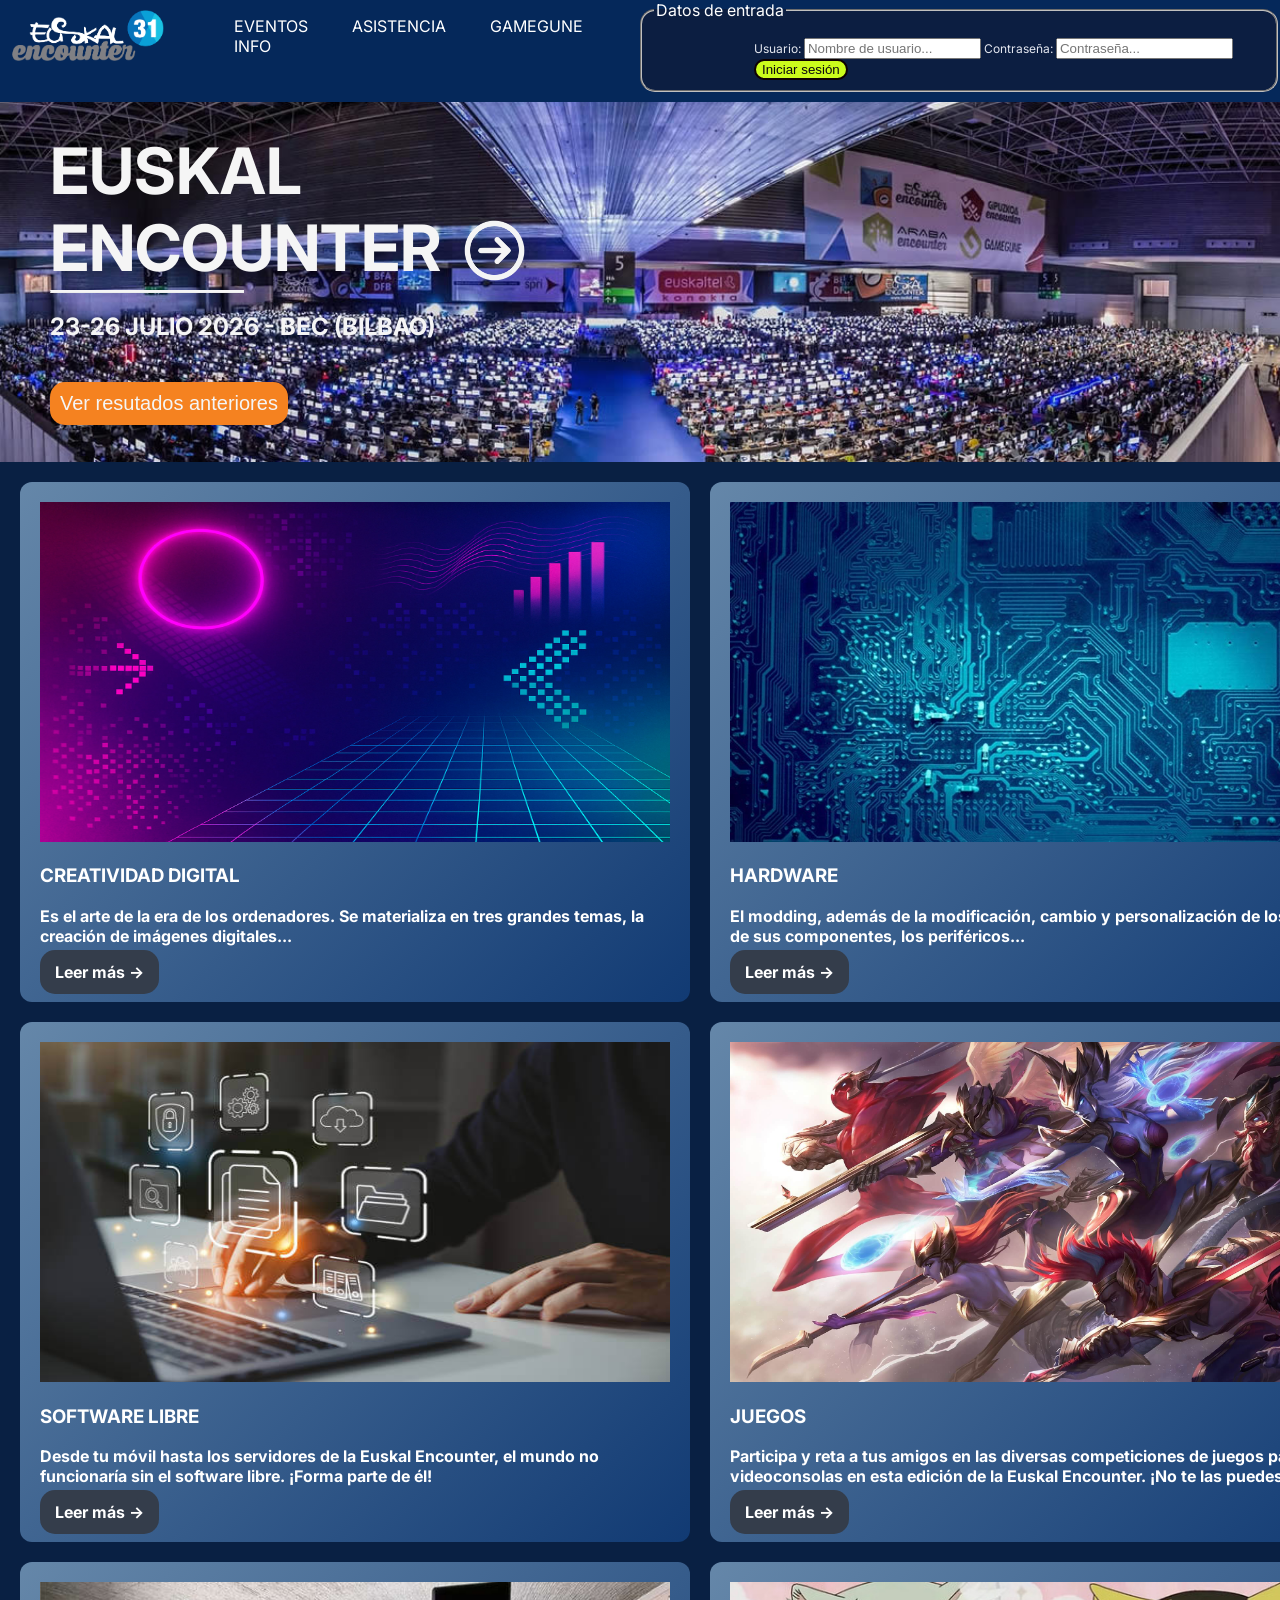
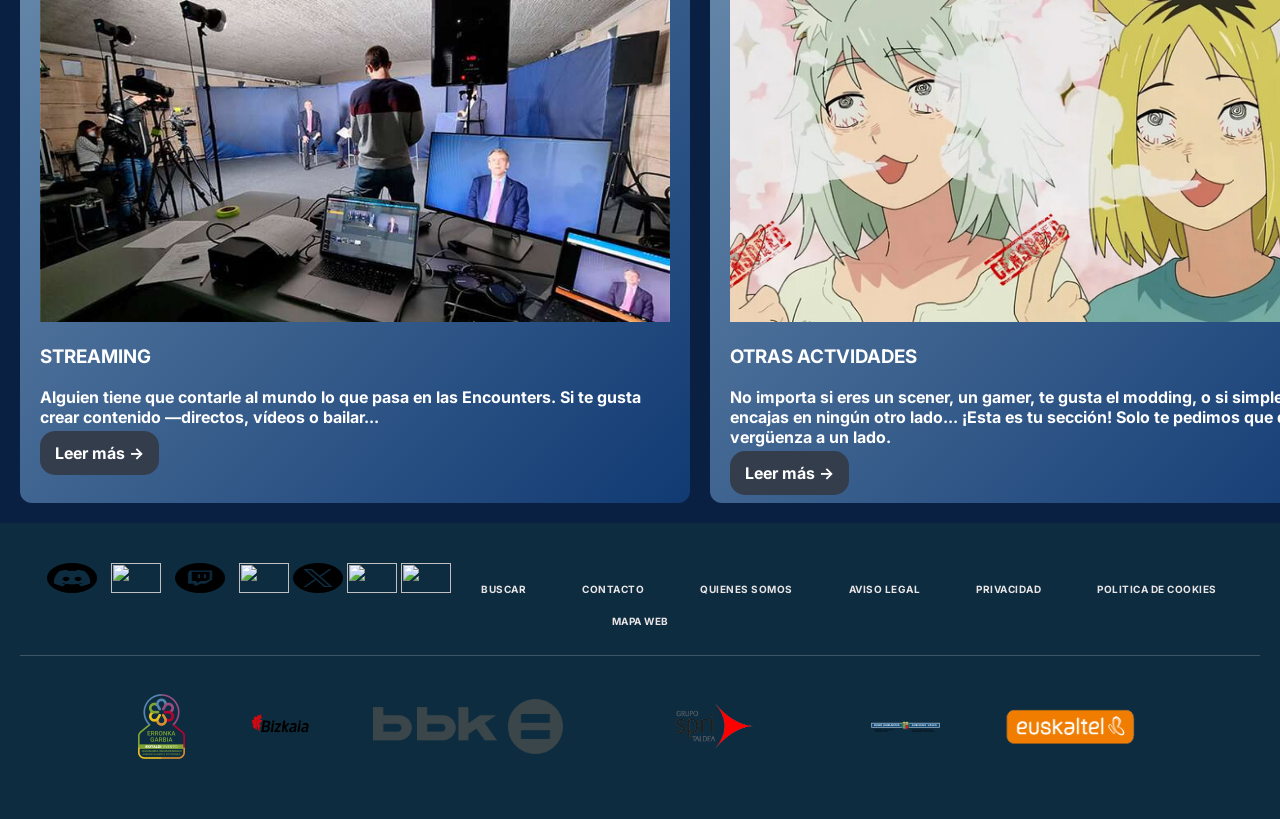
==== html/index.html @ 513d5a82 "cambios en la seccion 1 banner" ====
<!DOCTYPE html>
<html lang="es">
<head>
    <meta charset="UTF-8">
    <meta name="viewport" content="width=device-width, initial-scale=1.0">
   <link rel="stylesheet" href="../css/index.css">

   <!-- Tipografía Google Fonts: Inter -->
    <link rel="preconnect" href="https://fonts.googleapis.com">
    <link rel="preconnect" href="https://fonts.gstatic.com" crossorigin>
    <link href="https://fonts.googleapis.com/css2?family=Inter:ital,opsz,wght@0,14..32,100..900;1,14..32,100..900&display=swap" rel="stylesheet"> 
   
    <title>EUSKAL ENCOUNTER</title>
</head>
<body>
    <header>
        <nav class="nav">
            <!-- Esto es el logo del evento-->
            <img id="logo" src="../img/euskal_31_logo_web.png" width="157" height="51">
    <ul>
             <!-- Esto es el menu principal-->

        <li class="desplegable1"><a href="#eventos">EVENTOS</a>
             <ul class="submenu">
                <li><a class="dessub" href="#hardware">HARDWARE</a></li>
                <li><a class="dessub" href="#software">SOFTWARE LIBRE</a></li>
                <li><a class="dessub" href="#juegos">JUEGOS</a></li>
                <li><a class="dessub" href="#streaming">STREAMING</a></li>
                <li><a class="dessub" href="#otrasactividades">OTRAS ACTIVIDADES</a></li>
            </ul>
        </li>
        <li class="desplegable2"><a href="#asistencia">ASISTENCIA</a>
            <ul class="submenu">
                <li><a class="dessub" href="#quetraer">QUE TRAER</a></li>
                <li><a class="dessub" href="#inscribirse">INSCRIBIRSE</a></li>
                <li><a class="dessub" href="#normasparticipacion">NORMAS GENERALES DE PARTICIPACION</a></li>
            </ul>
        </li>
        <li class="desplegable3"><a href="#gamegune">GAMEGUNE</a>
            <ul class="submenu">
                <li><a class="dessub" href="#quees">QUÉ ES</a></li>
                <li><a class="dessub" href="#torneo">TORNEO ACTUAL</a></li>
            </ul>
        </li>
         <li class="desplegable4"><a href="#info">INFO</a>
            <ul class="submenu">
                <li><a class="dessub" href="#paraorganizadores">PARA ORGANIZADORES</a></li>
                <li><a class="dessub" href="#paraasistentes">PARA ASISTENTES</a></li>
                <li><a class="dessub" href="#contacto">CONTACTO</a></li>
            </ul>
         </li>
    </ul>
        <fieldset class="singin">
            <legend class="datos">Datos de entrada</legend>
            <form class="form">
                <label class="fuenteform" for = "usuario">Usuario:</label>
                <input type="text" placeholder="Nombre de usuario..." id="usuario" name="usuario">
                <label class="fuenteform" for = "contraseña">Contraseña:</label>
                <input type="password" placeholder="Contraseña..." id="contraseña" name="contraseña">
                <input type="submit" class="iniciar" value="Iniciar sesión">
            </fieldset>
            </form>
        </nav>
    </header>
    <main>
        <section id="banner">
            <!-- Esto es la imagen principal-->
             <div class="textoybotones">
            <img class="principal" src="../img/euskalencounter-principal.jpg" width="2000px">
            <div class="contenedor">EUSKAL <br> ENCOUNTER
                <button class="flecha">
                <img src="../img/flecha_icono.png" alt="flecha">
                </button>
            </div>
            <hr class="linea-contenedor">
            <div class="contenedor2">23-26 JULIO 2026 - BEC (BILBAO)</div>
            <input type="button" class="boton-resultados" value="Ver resutados anteriores"/></div>
            </div>
        </section>

        <section id="categorias">
        <div class="card">
            <div class="card1">
                <img src="../img/creatividad_digital_card.jpg" width="630" height="340">
                <h3 class="container">CREATIVIDAD DIGITAL</h3>
                <div>
                <p>Es el arte de la era de los ordenadores. Se materializa en tres grandes temas, la creación de imágenes digitales...</p>
                <a class="readMore" href="#">Leer más →</a>
                </div>
            </div>

            <div class="card2">
                <img src="../img/hardware_card.jpg" width="630" height="340">
                <h3>HARDWARE</h3>
                <p>El modding, además de la modificación, cambio y personalización de los equipos, de sus componentes, los periféricos...</p>
                <a class="readMore" href="#">Leer más →</a>
            </div>

            <div class="card3">
                <img src="../img/software_libre_card.jpg" width="630" height="340">
                <h3>SOFTWARE LIBRE</h3>
                <p>Desde tu móvil hasta los servidores de la Euskal Encounter, el mundo no funcionaría sin el software libre. ¡Forma parte de él!</p>
                <a class="readMore" href="#">Leer más →</a>
            </div>

            <div class="card4">
                <img src="../img/juegos_card.jpg" width="630" height="340">
                <h3>JUEGOS</h3>
                <p>Participa y reta a tus amigos en las diversas competiciones de juegos para PC y videoconsolas en esta edición de la Euskal Encounter. ¡No te las puedes perder!</p>
                <a class="readMore" href="#">Leer más →</a>
            </div>

            <div class="card5">
                <img src="../img/streaming_card.jpg" width="630" height="340">
                <h3>STREAMING</h3>
                <p>Alguien tiene que contarle al mundo lo que pasa en las Encounters. Si te gusta crear contenido —directos, vídeos o bailar...</p>
                <a class="readMore" href="#">Leer más →</a>
            </div>

            <div class="card6">
                <img src="../img/otras_actividades_card.jpeg" width="630" height="340">
                <h3>OTRAS ACTVIDADES</h3>
                <p>No importa si eres un scener, un gamer, te gusta el modding, o si simplemente no encajas en ningún otro lado... ¡Esta es tu sección! Solo te pedimos que dejes la vergüenza a un lado.</p>
                <a class="readMore" href="#">Leer más →</a>
            </div>
        </div>
    </main>
    <footer>
        <img src="../img/discord.png" width="50" height="30">
        <img src="../img/Instagram.png" width="50" height="30">
        <img src="../img/twitch.png" width="50" height="30">
        <img src="../img/YouTube.png" width="50" height="30">
        <img src="../img/twitter.png" width="50" height="30">
        <img src="../img/Tiktok.png" width="50" height="30">
        <img src="../img/Facebook.png" width="50" height="30">
         <p></p>
        <a href="#BUSCAR">BUSCAR</a>
        <a href="#CONTACTO">CONTACTO</a>
        <a href="#QUIENES SOMOS">QUIENES SOMOS</a>
        <a href="#AVISO LEGAL">AVISO LEGAL</a>
        <a href="#PRICACIDAD">PRIVACIDAD</a>
        <a href="#POLITICA DE COOKIES ">POLITICA DE COOKIES </a> 
        <a href="#MAPA WEB">MAPA WEB</a>
        <hr>
        <p></p>
        <img src="../img/EG_Certificado_Sello_EVENTO_Color-228x300.png" width="150" height="150">
        <img src="../img/dfb-bfa.png" height="150">
        <img src="../img/bbk-fundazioa.png" width="160" height="55">
        <img src="../img/loog-grupo-spri.png" width="220" height="50">
        <img src="../img/gobierno-vasco-logo-png-transparent.png" width="300" height="200">
        <img src="../img/EUSKALTEL-RETO.png" width="200" height="100">
    </footer>  
</body>
</html>
---- css/index.css ----
/* Estilos index.css */

body {
    font-family: 'Inter', sans-serif;
}
.nav{
    background-color: #05285a;
    margin: 0px;
    padding: 0px;
    display: flex;
    justify-content: left;
}
#logo{
    display:flex;
    justify-content: flex-start;
    margin: 10px;
}
/*Menu desplegable*/
.desplegable1{
    position: relative;
    display: inline;
    transition: background 0.2s, color 0.2s;
}
.desplegable2{
    position: relative;
    display: inline;
}
.desplegable3{
    position:relative;
    display: inline;
}
.desplegable4{
    position: relative;
    display: inline;
}
a{
    display: inline;
    padding: 10px 20px;
    color: #fff;
    text-decoration: none;
    transition: background 0.2s, color 0.2s;
}
/* Formulario */
.form{
    margin-top: 12px;
    margin-left: 100px;
    font-size: 12px;
    color: #e5e8f0;
}
.singin{
    margin-bottom: 10px;
    border-radius: 15px;
    background-color: #0c1e41;
}
.datos{
    color: #fff;
}

.iniciar{
    color: rgb(252, 250, 253);
    border: 2px solid rgb(252, 250, 253);
    color: rgb(10, 7, 12);
    background-color: rgb(203, 252, 28);
    border-color: #0e0101;
    border-radius: 15px;

}
/* Submenú oculto por defecto */
.submenu {
  list-style-type: none;
  position: absolute;
  top: 100%;
  left: 0;
  min-width: 180px;
  font-style: #0e0101;
  background: #e5e8f0;
  opacity: 20;
  visibility: hidden;
  transform: translateY(-8px);
  transition: opacity .2s, transform .2s, visibility .2s;
  z-index: 10;
  text-align: justify;
}

/* Mostrar al pasar el ratón o al navegar con teclado */
.desplegable1:hover .submenu,
.desplegable2:hover .submenu,
.desplegable3:hover .submenu,
.desplegable4:hover .submenu {
  opacity: 3;
  visibility: visible;
  transform: translateY(0);
  margin-top: 10px;
  padding: 15px 15px;
  background-color: #6587a9;
}
.dessub{
    color: rgb(10, 7, 12);
    font-size: 13px;
    text-align: center;
    color: rgb(10, 7, 12);
    padding: 20px;
    margin: 10px;
    border-radius: 15px;
}

/*Banner Section 1*/
#banner{
    position: relative;
}
.principal{
    width: 100%;
    height: 40vh;
    object-fit: cover;
}
.textoybotones{
    display:flex;
    flex-direction: column;
}

/*Texto + linea + boton flecha Section 1*/
.contenedor{
    display:flex;
    justify-content: flex-start;
    position: absolute;
    top: 30px;
    left: 50px;
    font-size: 64px;
    color: #F5F5F5;
    font-weight: bold;
    text-align: left;
    align-items: flex-end;
    gap: 20px;
}
.linea-contenedor {
    position: absolute;
    top: 180px;
    left: 50px;
    width: 15%;
    border-top: 2px solid #F5F5F5;
}
.flecha {
    border: none;
    background-color: transparent;
    padding: 0;
}
.flecha img{
    width: 65px;;
    height: 65px;
}
/*Fecha + boton Section 1*/
.contenedor2{
    position:absolute;
    top: 190px;
    left:50px;
    font-size: 24px;
    font-weight: bold;
    color: #F5F5F5;
    margin-top: 20px;
}
.boton-resultados{
    position: absolute;
    top: 280px;
    left:50px;
    color: #F5F5F5;
    font-size: 20px;
    text-align: center;
    border: none;
    background-color: #F58220;
    padding: 10px;
    border-radius: 15px;
}/* Cuerpo */
body{
   margin: 0px;
   background-color: #092043;
}
/*Categorías y eventos */
.card{
    display: grid;
    grid-template-columns: 1fr 1fr;
    gap: 20px;
    padding: 20px;
}
.card1, .card2, .card3, .card4, .card5, .card6{
    background: linear-gradient(135deg, #6587a9, #113a73);
    padding: 20px;
    color: white;
    border-radius: 12px;
    font-weight: bold;
}
.readMore{
    background: #343d4b;
    padding: 12px 15px;
    border-color: #fff;
    border-radius: 15px;
}

/* Contenedor principal del footer */
footer {
    background-color: #0d2c40; 
    padding: 40px 20px;
    gap: 30px;                 
}

/* 1. SECCION DE REDES SOCIALES */
footer > img[src*="/img/discord.png"],
footer > img[src*="instagram"],
footer > img[src*="twitch"],
footer > img[src*="youtube"],
footer > img[src*="x.png"],
footer > img[src*="tiktok"],
footer > img[src*="facebook"] {
    display: inline-block;
    margin: 0 10px;            
    transition: transform 0.2s ease;
}

/* Agrupar visualmente los iconos en linea */
footer {
    text-align: center;
}

/* MENU DE ENLACES (BUSCAR, CONTACTO, QUIENES SOMOS...) */
footer > a {
    color: rgb(233, 229, 229) !important;
    text-decoration: none;
    font-size: 10px;
    font-weight: bold;
    text-transform: uppercase; 
    margin: 0 6px;            
    letter-spacing: 0.5px;
    transition: color 0.2s;
    display: inline-block;
}

footer > a:hover {
    color: #e65c00 !important; 
}


footer > hr {               
    border: 0;
    border-top: 1px solid rgba(255, 255, 255, 0.2);
    margin: 18px 0;
}

/* SECCIÓN DE PATROCINADORES */ 
footer > img[src*="Certificado"],
footer > img[src*="dfb-bfa"],
footer > img[src*="bbk"],
footer > img[src*="spri"],
footer > img[src*="gobierno-vasco"],
footer > img[src*="EUSKALTEL"] {
    display: inline-block;
    max-height: 75px;          
    width: auto !important;    
    margin: 15px 25px;         
    vertical-align: middle;
    filter: brightness(1);
    transition: transform 0.2s ease;
}

footer > img[src*="Certificado"]:hover,
footer > img[src*="dfb-bfa"]:hover,
footer > img[src*="bbk"]:hover,
footer > img[src*="spri"]:hover,
footer > img[src*="gobierno-vasco"]:hover,
footer > img[src*="EUSKALTEL"]:hover {
    transform: scale(1.05);    
}

footer > p {
    display: none;
}
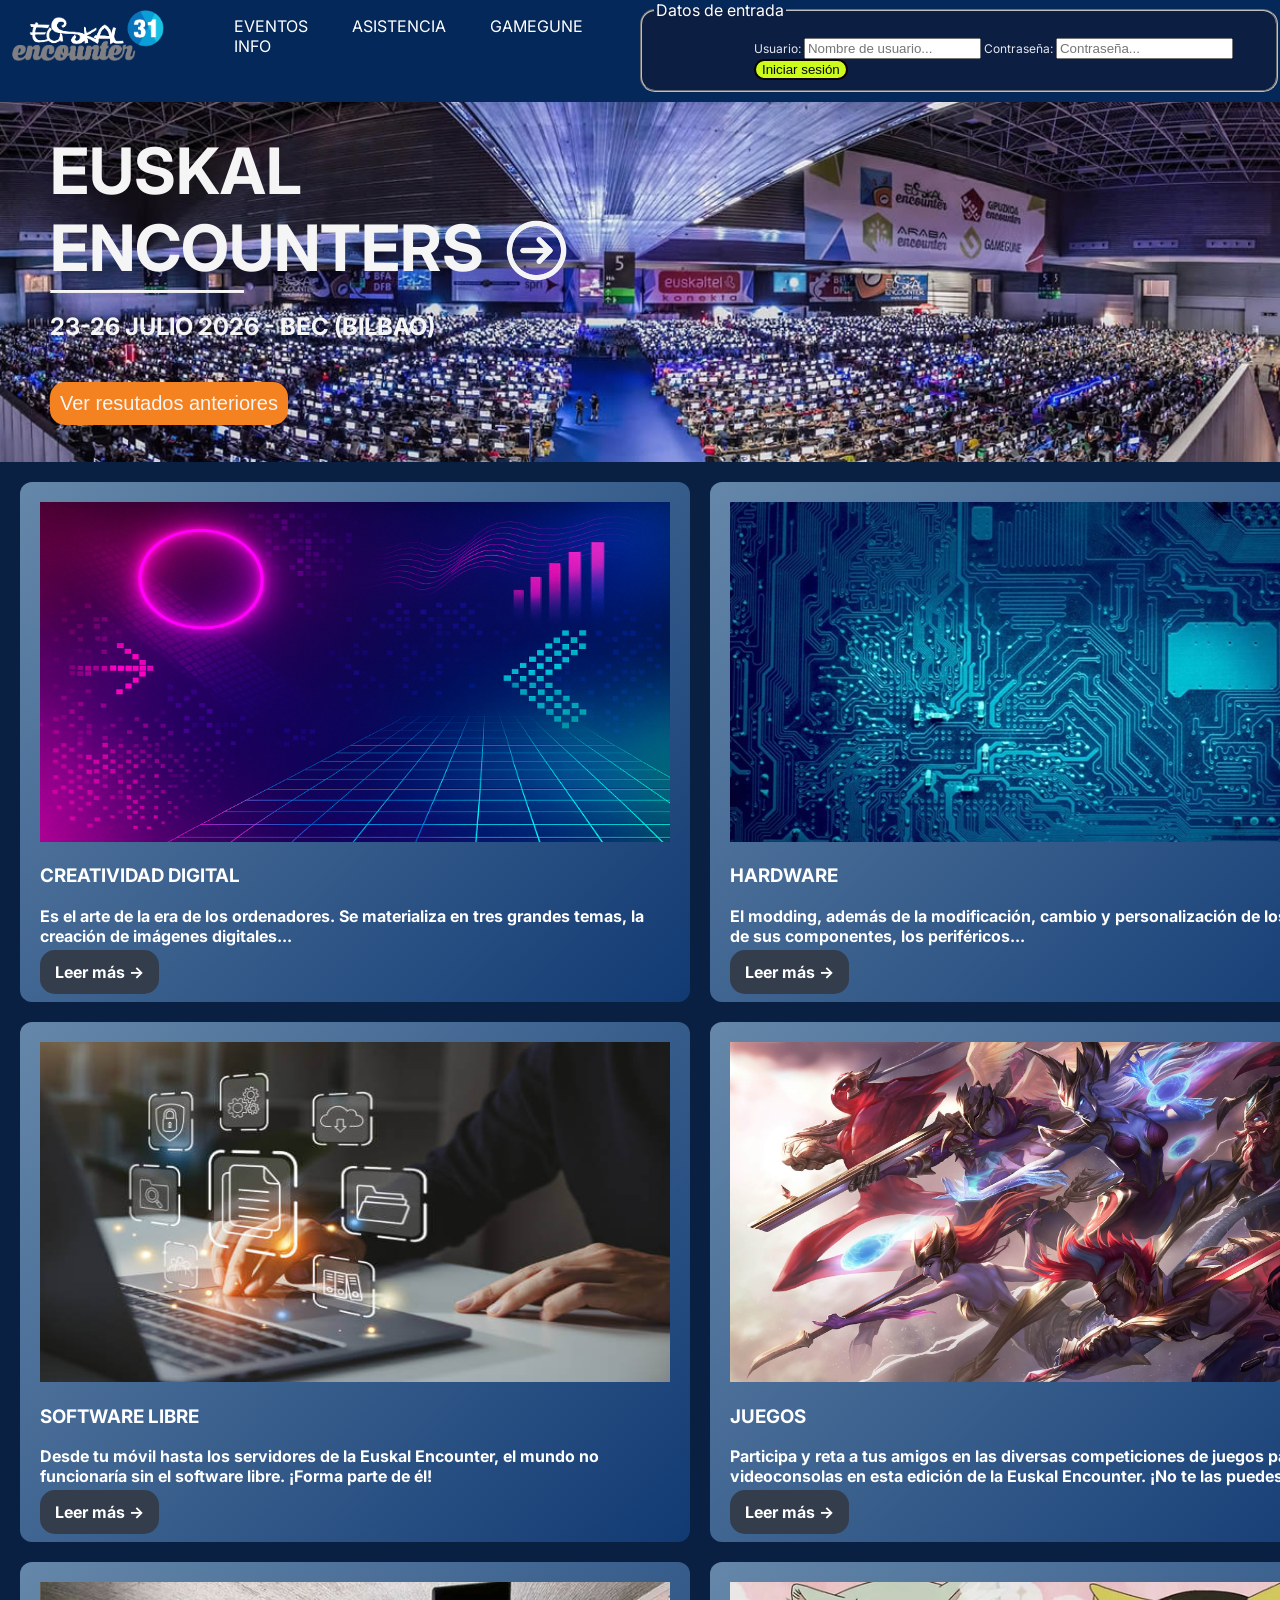
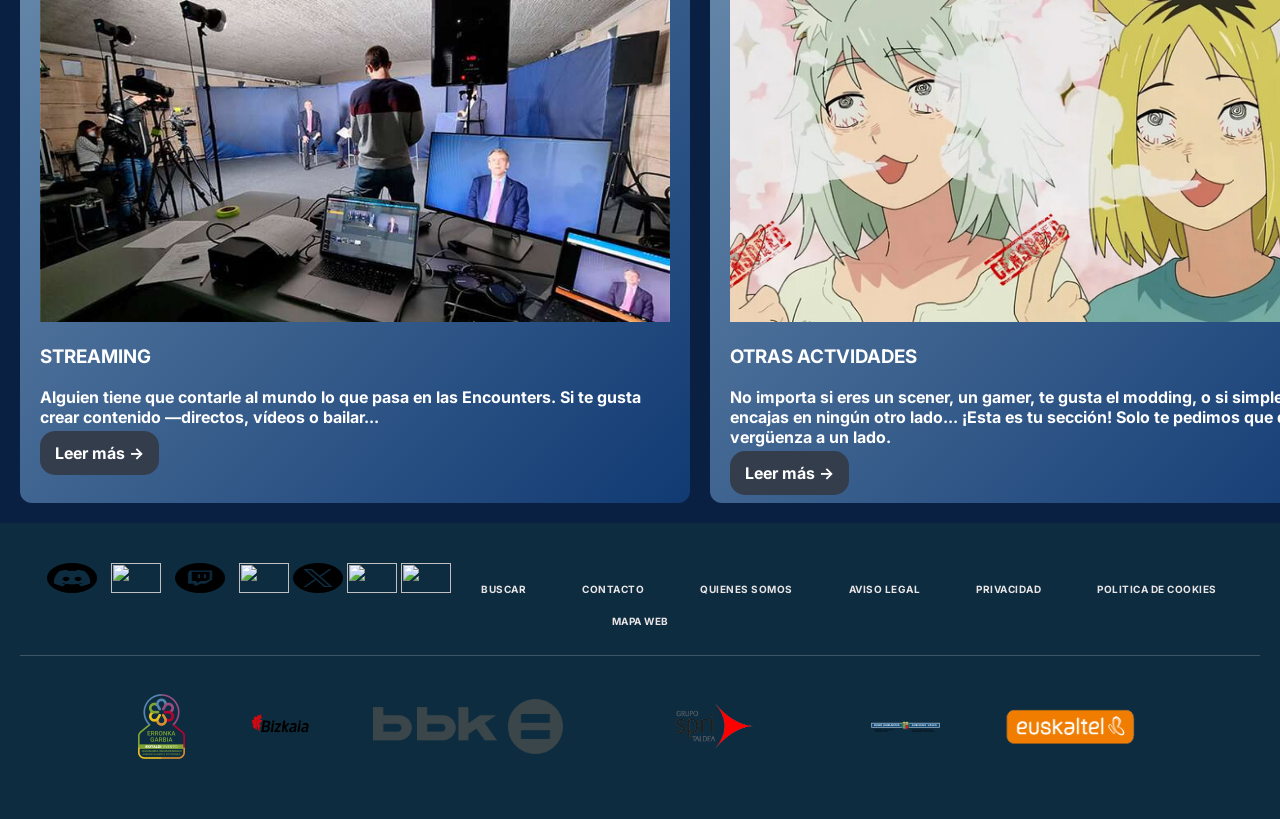
==== commit cee9de85: "testing rama" ====
--- a/html/index.html
+++ b/html/index.html
@@ -67,7 +67,7 @@
             <!-- Esto es la imagen principal-->
              <div class="textoybotones">
             <img class="principal" src="../img/euskalencounter-principal.jpg" width="2000px">
-            <div class="contenedor">EUSKAL <br> ENCOUNTER
+            <div class="contenedor">EUSKAL <br> ENCOUNTERS
                 <button class="flecha">
                 <img src="../img/flecha_icono.png" alt="flecha">
                 </button>
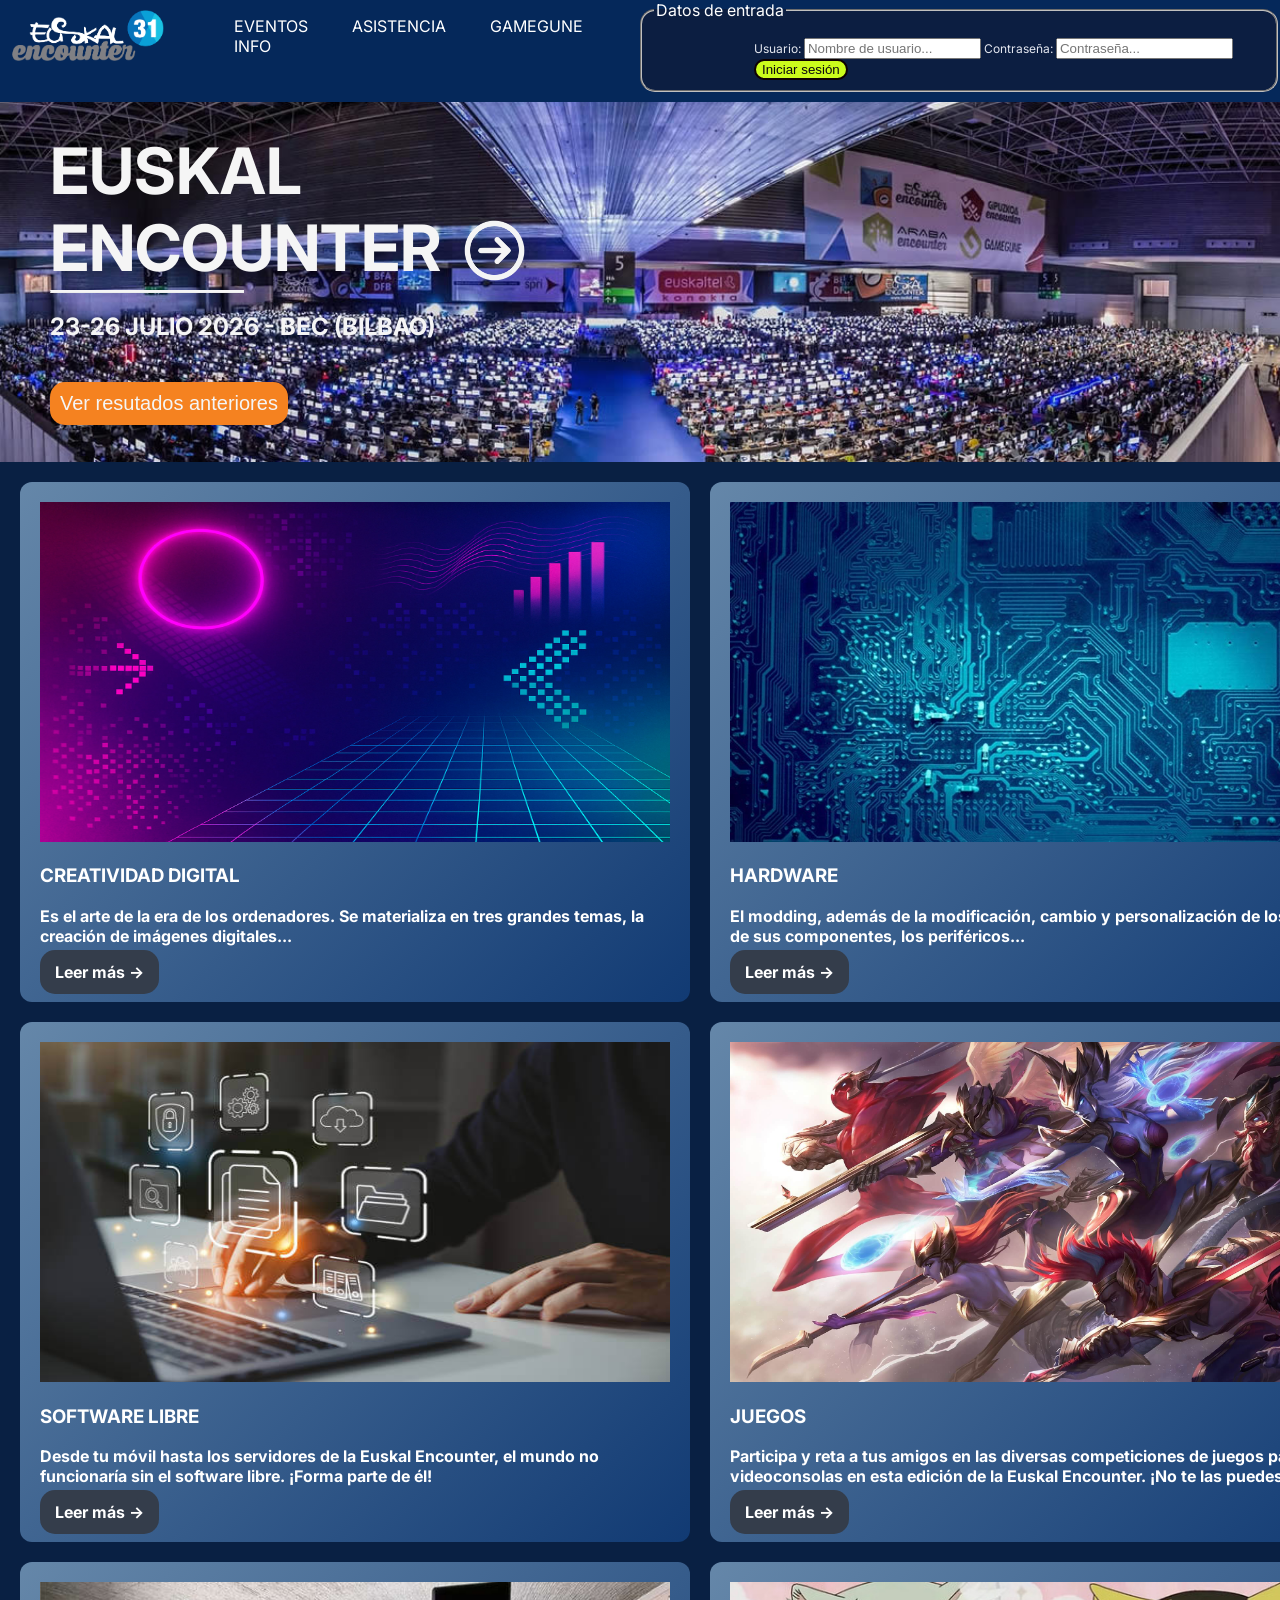
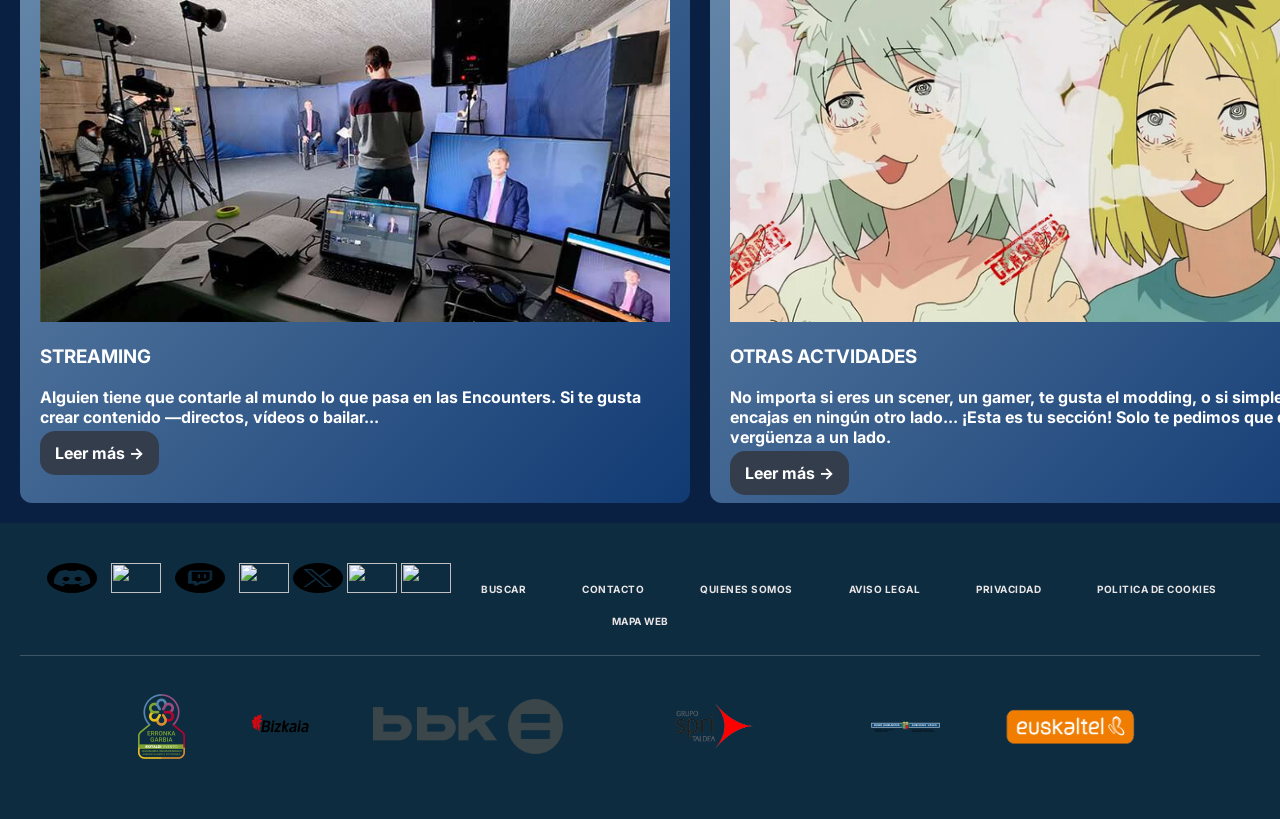
==== commit a931531d: "testing stage" ====
--- a/html/index.html
+++ b/html/index.html
@@ -67,7 +67,7 @@
             <!-- Esto es la imagen principal-->
              <div class="textoybotones">
             <img class="principal" src="../img/euskalencounter-principal.jpg" width="2000px">
-            <div class="contenedor">EUSKAL <br> ENCOUNTERS
+            <div class="contenedor">EUSKAL <br> ENCOUNTER
                 <button class="flecha">
                 <img src="../img/flecha_icono.png" alt="flecha">
                 </button>
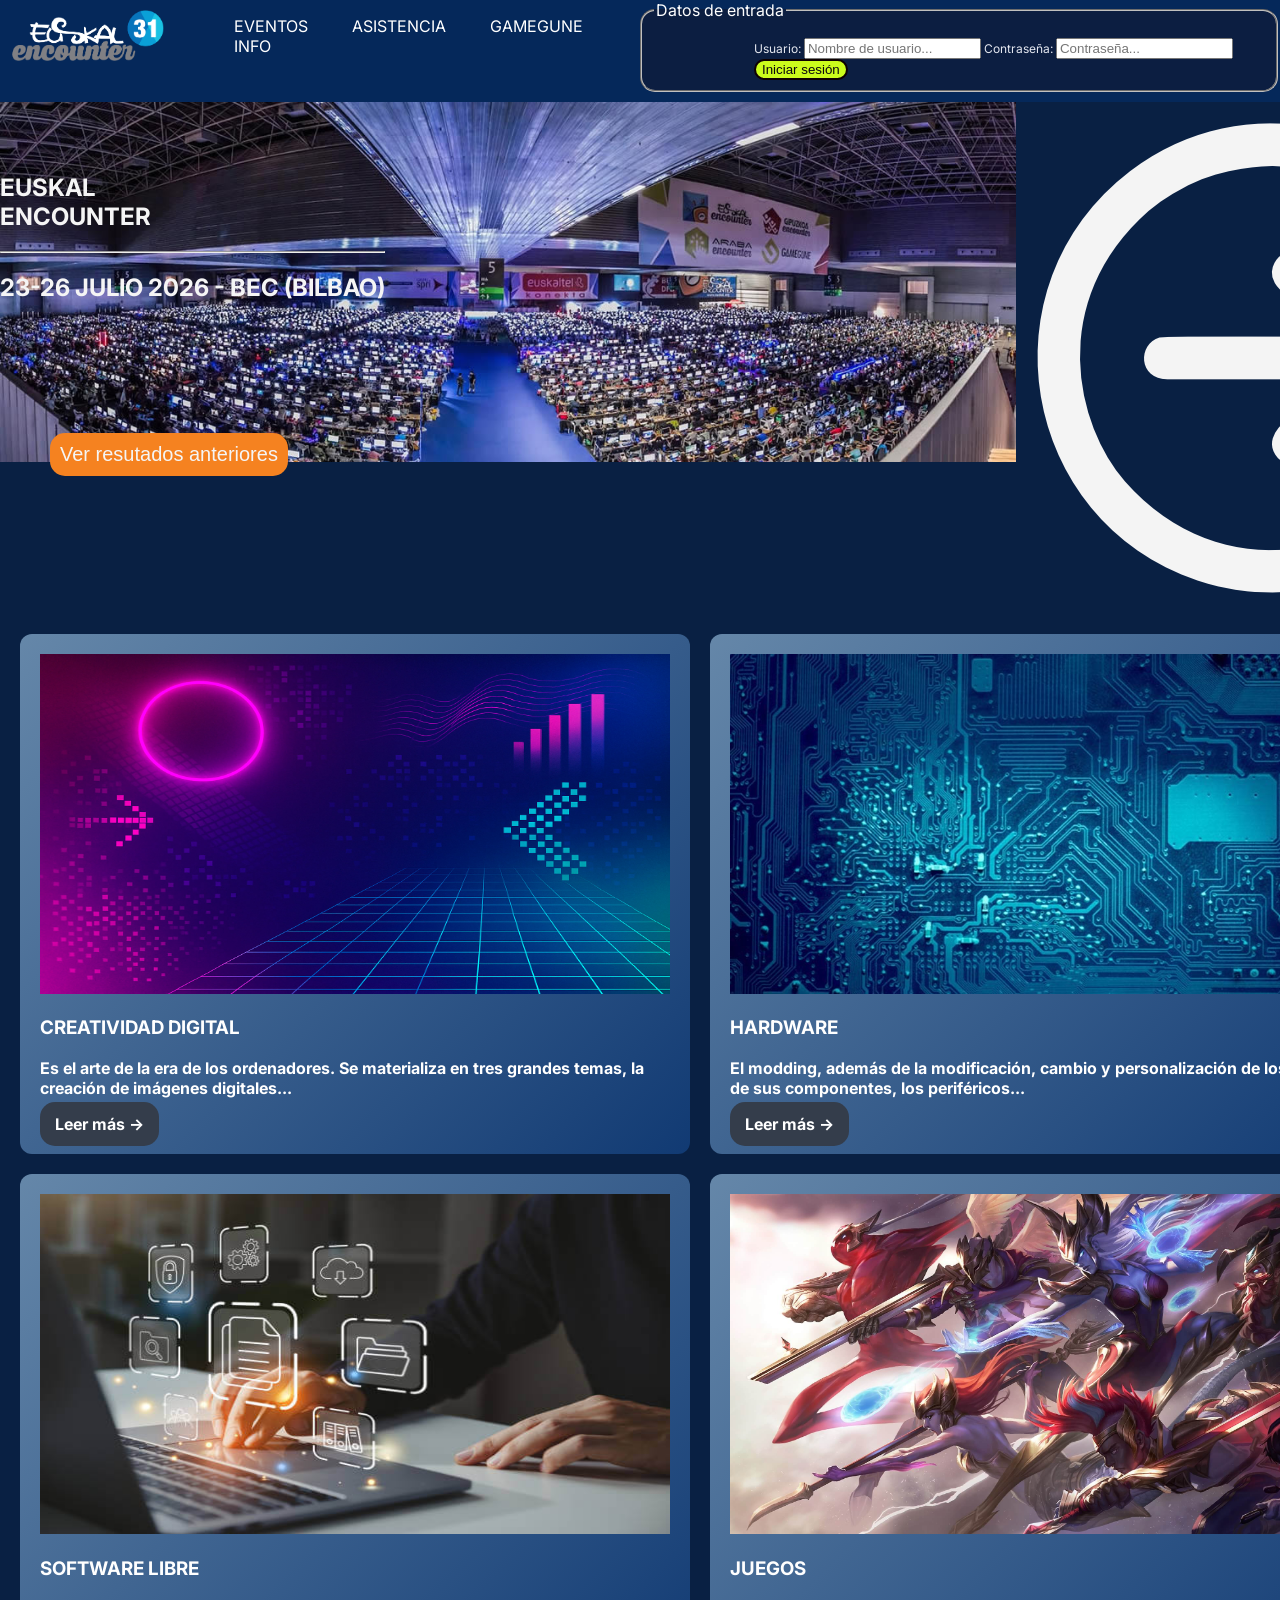
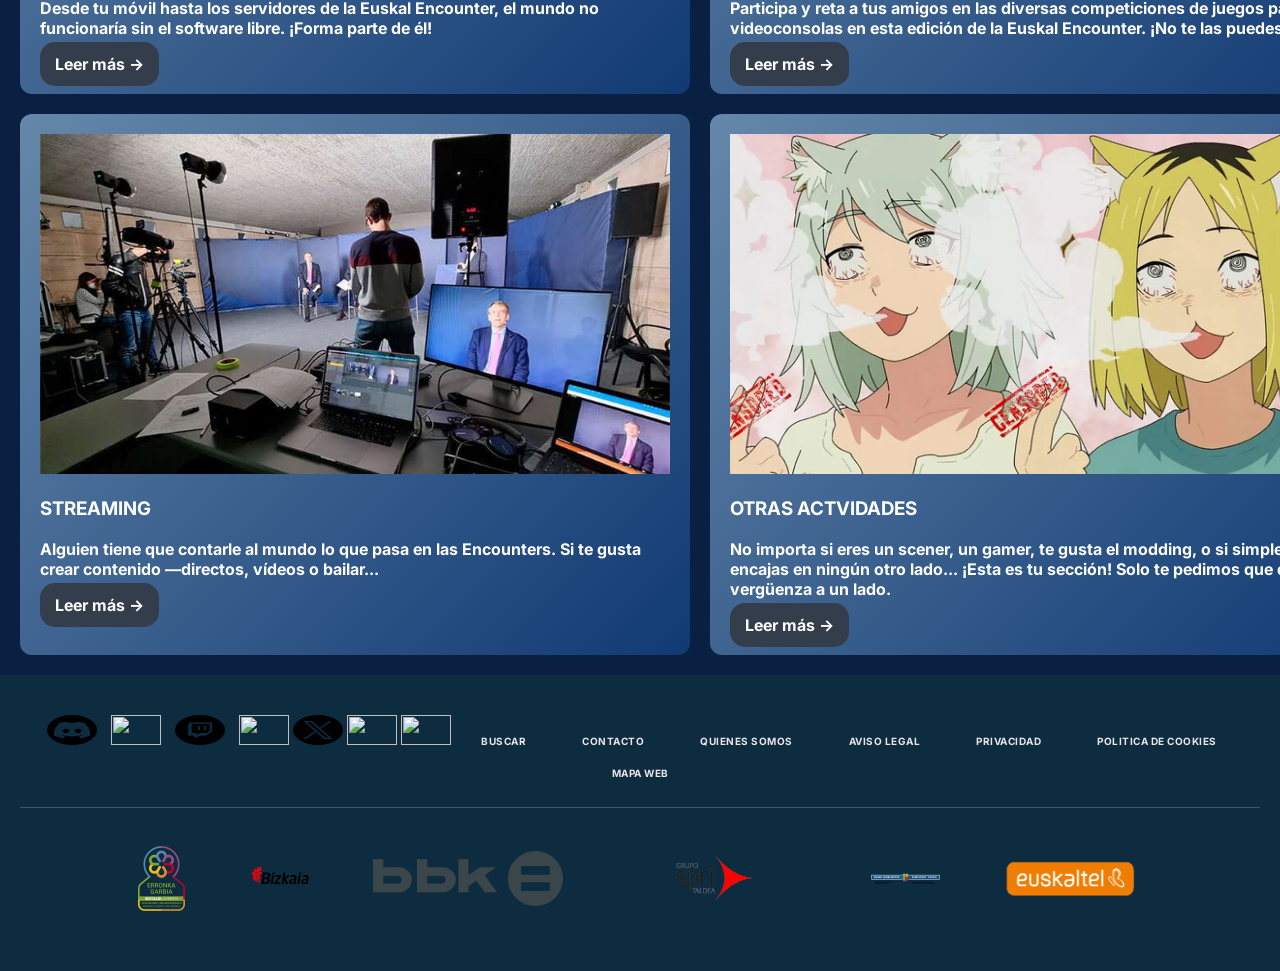
==== commit cccfb261: "renombre a etiquetas del html del banner" ====
--- a/html/index.html
+++ b/html/index.html
@@ -65,17 +65,16 @@
     <main>
         <section id="banner">
             <!-- Esto es la imagen principal-->
-             <div class="textoybotones">
-            <img class="principal" src="../img/euskalencounter-principal.jpg" width="2000px">
-            <div class="contenedor">EUSKAL <br> ENCOUNTER
-                <button class="flecha">
-                <img src="../img/flecha_icono.png" alt="flecha">
-                </button>
+            <img class="imagen-banner" src="../img/euskalencounter-principal.jpg" width="2000px">
+
+            <div class="contenido-banner">
+                <h1>EUSKAL<br>ENCOUNTER</h1>
+                <hr id="linea-texto-banner">
+                <h2>23-26 JULIO 2026 - BEC (BILBAO)</h2>
+                <input type="button" class="boton-resultados" value="Ver resutados anteriores"/>
             </div>
-            <hr class="linea-contenedor">
-            <div class="contenedor2">23-26 JULIO 2026 - BEC (BILBAO)</div>
-            <input type="button" class="boton-resultados" value="Ver resutados anteriores"/></div>
-            </div>
+
+            <img id="icono-flecha-banner" src="../img/flecha_icono.png" alt="icono-flecha-banner">
         </section>
 
         <section id="categorias">
--- a/css/index.css
+++ b/css/index.css
@@ -107,16 +107,25 @@
 /*Banner Section 1*/
 #banner{
     position: relative;
-}
-.principal{
+    color: #F5F5F5;
+    font-weight: bold;
+    display: flex;
+    justify-content: flex-start;
+}
+.imagen-banner{
     width: 100%;
     height: 40vh;
     object-fit: cover;
 }
-.textoybotones{
-    display:flex;
-    flex-direction: column;
-}
+.contenido-banner{
+    position: absolute;
+    top: 10%;
+    align-items: left;
+    flex direction: column;
+    margin top: 10%;
+    margin left: 20%
+}
+
 
 /*Texto + linea + boton flecha Section 1*/
 .contenedor{
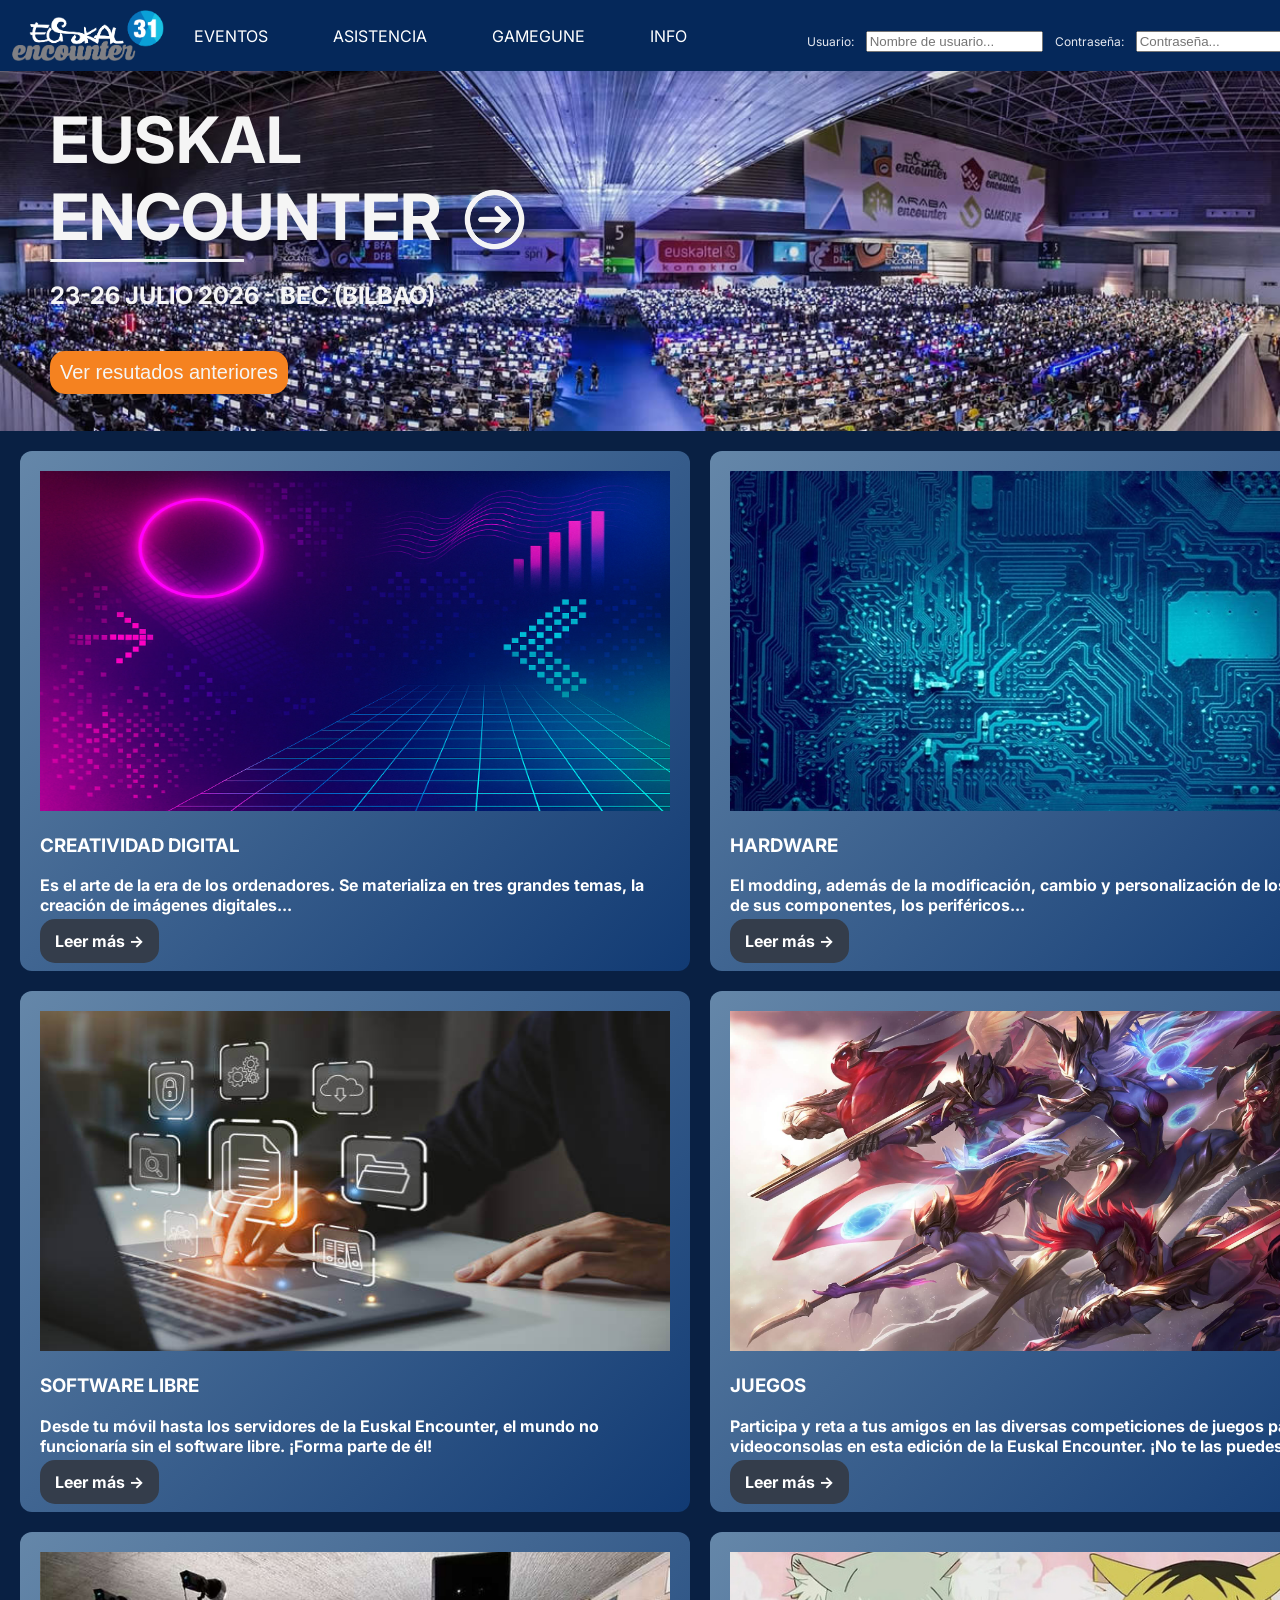
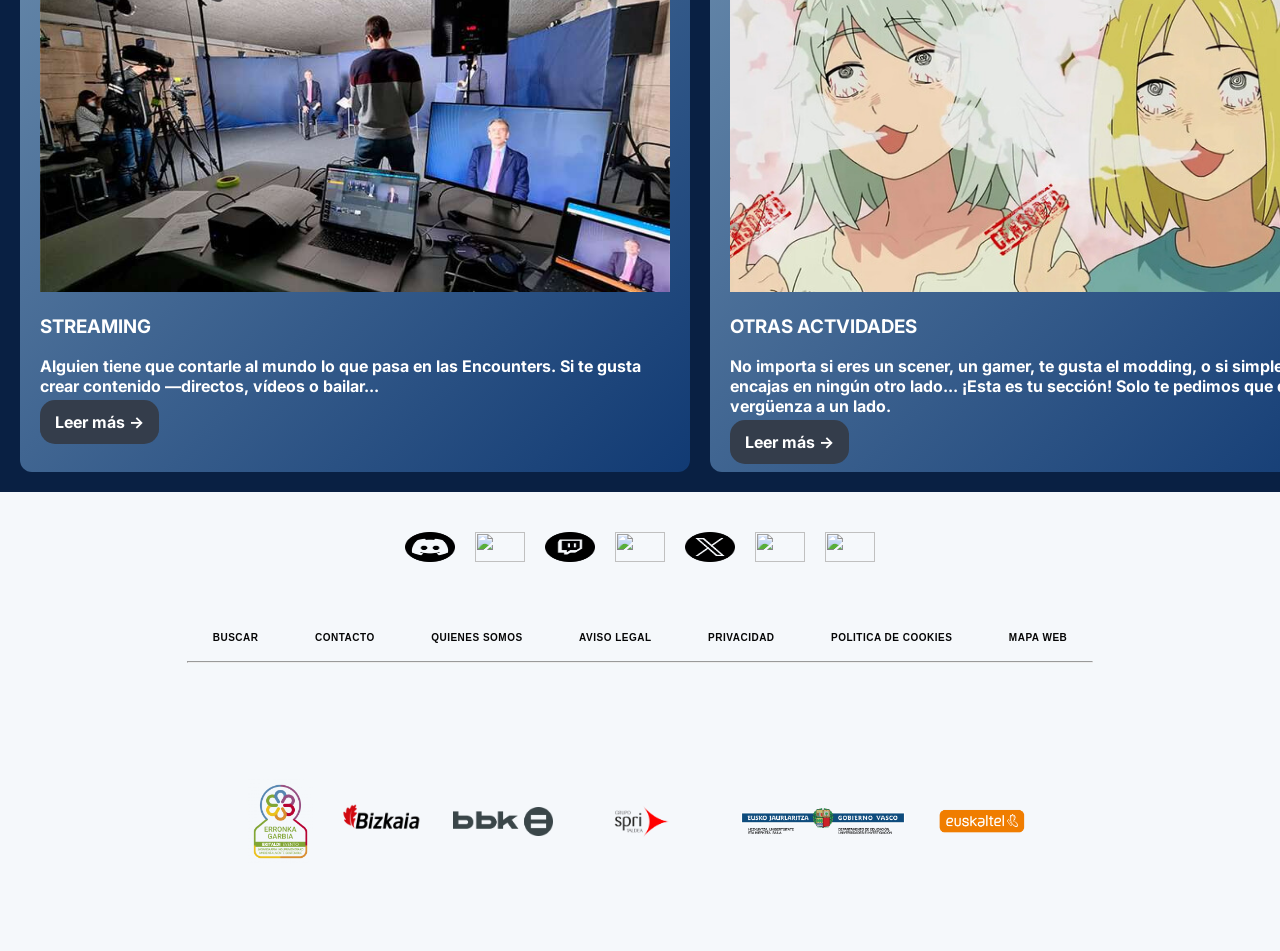
==== commit fcfe108d: "cambios nav y footer hechos" ====
--- a/html/index.html
+++ b/html/index.html
@@ -49,32 +49,32 @@
                 <li><a class="dessub" href="#contacto">CONTACTO</a></li>
             </ul>
          </li>
-    </ul>
-        <fieldset class="singin">
-            <legend class="datos">Datos de entrada</legend>
-            <form class="form">
+   
+     </ul>
+        <form class="form">
                 <label class="fuenteform" for = "usuario">Usuario:</label>
                 <input type="text" placeholder="Nombre de usuario..." id="usuario" name="usuario">
                 <label class="fuenteform" for = "contraseña">Contraseña:</label>
                 <input type="password" placeholder="Contraseña..." id="contraseña" name="contraseña">
                 <input type="submit" class="iniciar" value="Iniciar sesión">
-            </fieldset>
-            </form>
+            
+        </form>
         </nav>
     </header>
     <main>
         <section id="banner">
             <!-- Esto es la imagen principal-->
-            <img class="imagen-banner" src="../img/euskalencounter-principal.jpg" width="2000px">
-
-            <div class="contenido-banner">
-                <h1>EUSKAL<br>ENCOUNTER</h1>
-                <hr id="linea-texto-banner">
-                <h2>23-26 JULIO 2026 - BEC (BILBAO)</h2>
-                <input type="button" class="boton-resultados" value="Ver resutados anteriores"/>
+             <div class="textoybotones">
+            <img class="principal" src="../img/euskalencounter-principal.jpg" width="2000px">
+            <div class="contenedor">EUSKAL <br> ENCOUNTER
+                <button class="flecha">
+                <img src="../img/flecha_icono.png" alt="flecha">
+                </button>
             </div>
-
-            <img id="icono-flecha-banner" src="../img/flecha_icono.png" alt="icono-flecha-banner">
+            <hr class="linea-contenedor">
+            <div class="contenedor2">23-26 JULIO 2026 - BEC (BILBAO)</div>
+            <input type="button" class="boton-resultados" value="Ver resutados anteriores"/></div>
+            </div>
         </section>
 
         <section id="categorias">
@@ -125,6 +125,7 @@
         </div>
     </main>
     <footer>
+    <div class="footer-redes">
         <img src="../img/discord.png" width="50" height="30">
         <img src="../img/Instagram.png" width="50" height="30">
         <img src="../img/twitch.png" width="50" height="30">
@@ -132,7 +133,10 @@
         <img src="../img/twitter.png" width="50" height="30">
         <img src="../img/Tiktok.png" width="50" height="30">
         <img src="../img/Facebook.png" width="50" height="30">
-         <p></p>
+    </div>
+
+
+    <div class="footer-menu">
         <a href="#BUSCAR">BUSCAR</a>
         <a href="#CONTACTO">CONTACTO</a>
         <a href="#QUIENES SOMOS">QUIENES SOMOS</a>
@@ -141,14 +145,17 @@
         <a href="#POLITICA DE COOKIES ">POLITICA DE COOKIES </a> 
         <a href="#MAPA WEB">MAPA WEB</a>
         <hr>
-        <p></p>
-        <img src="../img/EG_Certificado_Sello_EVENTO_Color-228x300.png" width="150" height="150">
+    </div>
+
+    <div class="footer-patrocinadores">
+        <img class="logo-erronka" src="../img/EG_Certificado_Sello_EVENTO_Color-228x300.png" width="150" height="150">
         <img src="../img/dfb-bfa.png" height="150">
         <img src="../img/bbk-fundazioa.png" width="160" height="55">
-        <img src="../img/loog-grupo-spri.png" width="220" height="50">
-        <img src="../img/gobierno-vasco-logo-png-transparent.png" width="300" height="200">
+        <img class="logo-spri" src="../img/loog-grupo-spri.png" width="220" height="50">
+        <img class="logo-gv" src="../img/gobierno-vasco-logo-png-transparent.png" width="300" height="200">
         <img src="../img/EUSKALTEL-RETO.png" width="200" height="100">
-    </footer>  
+    </div>
+    </footer>
 </body>
 </html>
  
--- a/css/index.css
+++ b/css/index.css
@@ -8,7 +8,17 @@
     margin: 0px;
     padding: 0px;
     display: flex;
-    justify-content: left;
+    justify-content: space-between;
+    align-items: center;
+}
+.nav ul{
+    list-style: none;
+    margin: 0 auto;
+    padding: 0px;
+    display: flex;
+    justify-content: center;
+    align-items: center;
+    gap: 25px;
 }
 #logo{
     display:flex;
@@ -18,20 +28,20 @@
 /*Menu desplegable*/
 .desplegable1{
     position: relative;
-    display: inline;
+    display: inline-block;
     transition: background 0.2s, color 0.2s;
 }
 .desplegable2{
     position: relative;
-    display: inline;
+    display: inline-block;
 }
 .desplegable3{
     position:relative;
-    display: inline;
+    display: inline-block;
 }
 .desplegable4{
     position: relative;
-    display: inline;
+    display: inline-block;
 }
 a{
     display: inline;
@@ -67,19 +77,27 @@
 }
 /* Submenú oculto por defecto */
 .submenu {
-  list-style-type: none;
-  position: absolute;
-  top: 100%;
-  left: 0;
-  min-width: 180px;
-  font-style: #0e0101;
-  background: #e5e8f0;
-  opacity: 20;
-  visibility: hidden;
-  transform: translateY(-8px);
-  transition: opacity .2s, transform .2s, visibility .2s;
-  z-index: 10;
-  text-align: justify;
+    list-style-type: none;
+    position: absolute;
+    top: 100%;
+    left: 50%;
+    min-width: 220px;       /* Un poquito más ancho para que quepa todo bien */
+    background-color: #05285a; /* Ponemos el mismo azul oscuro que tu barra superior */
+    padding: 10px 15px;     /* Espacio interno para que respiren las opciones */
+    margin: 0;
+        /* ESTO ES LO COMPLETAMENTE NUEVO QUE LOS OBLIGA A PONERSE EN VERTICAL */
+    display: flex;
+    flex-direction: column;
+    gap: 12px;              /* Espacio vertical limpio entre cada sub-enlace */
+
+    text-align: center;       /* Alineamos el texto a la izquierda para que se vea más limpio */
+    align-items: center;    /* Centrar los enlaces horizontalmente */
+
+    visibility: hidden;
+    opacity: 0;
+    transform: translateX(-50%) translateY(-8px); /* Esto hace que el submenú aparezca un poquito más arriba y luego baje suavemente */
+    transition: opacity .2s, transform .2s, visibility .2s;
+    z-index: 10;
 }
 
 /* Mostrar al pasar el ratón o al navegar con teclado */
@@ -89,43 +107,39 @@
 .desplegable4:hover .submenu {
   opacity: 3;
   visibility: visible;
-  transform: translateY(0);
+  transform: translateX(-50%) translateY(0);
   margin-top: 10px;
   padding: 15px 15px;
   background-color: #6587a9;
 }
-.dessub{
-    color: rgb(10, 7, 12);
+.dessub a {
+    color: #ffffff !important;
+    text-decoration: none;
     font-size: 13px;
+    font-family: 'Inter', sans-serif;
+    display: block;
+    white-space: nowrap;
     text-align: center;
-    color: rgb(10, 7, 12);
-    padding: 20px;
-    margin: 10px;
-    border-radius: 15px;
-}
+}
+
+.dessub a:hover {
+    color: #e65c00 !important;
+}
+
 
 /*Banner Section 1*/
 #banner{
     position: relative;
-    color: #F5F5F5;
-    font-weight: bold;
-    display: flex;
-    justify-content: flex-start;
-}
-.imagen-banner{
+}
+.principal{
     width: 100%;
     height: 40vh;
     object-fit: cover;
 }
-.contenido-banner{
-    position: absolute;
-    top: 10%;
-    align-items: left;
-    flex direction: column;
-    margin top: 10%;
-    margin left: 20%
-}
-
+.textoybotones{
+    display:flex;
+    flex-direction: column;
+}
 
 /*Texto + linea + boton flecha Section 1*/
 .contenedor{
@@ -206,32 +220,28 @@
 
 /* Contenedor principal del footer */
 footer {
-    background-color: #0d2c40; 
+    background-color: #f5f8fb; 
     padding: 40px 20px;
-    gap: 30px;                 
-}
+    gap: 40px;                 
+    font-family: sans-serif;
+    display: flex;
+    flex-direction: column;
+    align-items:center;
+}
+
 
 /* 1. SECCION DE REDES SOCIALES */
-footer > img[src*="/img/discord.png"],
-footer > img[src*="instagram"],
-footer > img[src*="twitch"],
-footer > img[src*="youtube"],
-footer > img[src*="x.png"],
-footer > img[src*="tiktok"],
-footer > img[src*="facebook"] {
-    display: inline-block;
-    margin: 0 10px;            
-    transition: transform 0.2s ease;
-}
-
-/* Agrupar visualmente los iconos en linea */
-footer {
-    text-align: center;
-}
+footer > .footer-redes {
+    display: flex;
+    justify-content: center;
+    gap: 20px;                 
+    margin-bottom: 20px;       
+}
+
 
 /* MENU DE ENLACES (BUSCAR, CONTACTO, QUIENES SOMOS...) */
-footer > a {
-    color: rgb(233, 229, 229) !important;
+footer > .footer-menu > a {
+    color: rgb(6, 6, 6) !important;
     text-decoration: none;
     font-size: 10px;
     font-weight: bold;
@@ -239,45 +249,128 @@
     margin: 0 6px;            
     letter-spacing: 0.5px;
     transition: color 0.2s;
-    display: inline-block;
-}
-
-footer > a:hover {
+    write-space: nowrap;
+    display: inline-block;
+}
+
+
+footer > .footer-menu  a:hover {
     color: #e65c00 !important; 
 }
 
 
-footer > hr {               
-    border: 0;
-    border-top: 1px solid rgba(255, 255, 255, 0.2);
-    margin: 18px 0;
-}
+
+
+
 
 /* SECCIÓN DE PATROCINADORES */ 
-footer > img[src*="Certificado"],
-footer > img[src*="dfb-bfa"],
-footer > img[src*="bbk"],
-footer > img[src*="spri"],
-footer > img[src*="gobierno-vasco"],
-footer > img[src*="EUSKALTEL"] {
-    display: inline-block;
-    max-height: 75px;          
-    width: auto !important;    
-    margin: 15px 25px;         
-    vertical-align: middle;
-    filter: brightness(1);
-    transition: transform 0.2s ease;
-}
-
-footer > img[src*="Certificado"]:hover,
-footer > img[src*="dfb-bfa"]:hover,
-footer > img[src*="bbk"]:hover,
-footer > img[src*="spri"]:hover,
-footer > img[src*="gobierno-vasco"]:hover,
-footer > img[src*="EUSKALTEL"]:hover {
-    transform: scale(1.05);    
-}
-
-footer > p {
-    display: none;
-}
+footer > .footer-patrocinadores {
+    display: flex;
+    justify-content: center;
+    gap: 20px;                 
+    margin-top: 20px;          
+    flex-wrap: wrap;           
+}
+footer > .footer-patrocinadores img {
+    max-width: 100px;          
+    height: auto;              
+    object-fit: contain;       
+}
+footer > .footer-patrocinadores img:hover {
+    transform: scale(1.1);     
+    transition: transform 0.3s; 
+}
+/* Reducir el tamaño del primer logo (Erronka Garbia) */
+footer > .footer-patrocinadores img.logo-erronka {
+    max-width: 65px;
+}
+
+
+/* Agrandar el cuarto logo (SPRI) */
+footer > .footer-patrocinadores img.logo-spri {
+    max-width: 140px;
+}
+
+
+/* Agrandar el quinto logo (Gobierno Vasco) */
+footer > .footer-patrocinadores img.logo-gv {
+    max-width: 180px;
+}
+@media (max-width: 768px) {
+    /* ========================================================
+       CONFIGURACIÓN DEL NAV (ARRIBA) PARA MÓVIL 
+       ======================================================== */
+    .nav {
+        flex-direction: column !important; /* Apila el logo, los enlaces y el login hacia abajo */
+        gap: 15px !important;
+        padding: 15px 10px !important;
+        width: 100% !important;
+    }
+
+    /* Forzamos al logo a centrarse arriba */
+    #logo {
+        justify-content: center !important;
+        margin: 0 !important;
+    }
+
+    /* Los enlaces principales (EVENTOS, ASISTENCIA...) en horizontal apretaditos */
+    .nav ul {
+        flex-direction: row !important; /* Mantener horizontal */
+        flex-wrap: wrap !important;     /* Si no caben, bajan solos */
+        justify-content: center !important;
+        gap: 12px !important;
+        margin: 0 !important;
+        padding: 0 !important;
+    }
+
+    /* Las casillas de Usuario y Contraseña abajo del todo bien alineadas */
+    .form {
+        flex-direction: column !important; /* Las casillas se apilan para que quepan */
+        gap: 8px !important;
+        width: 100% !important;
+        align-items: center !important;
+        padding: 0 !important;
+    }
+
+    .form input {
+        width: 80% !important; /* Hace las casillas más cómodas para escribir con el dedo */
+        max-width: 250px !important;
+    }
+
+    /* ========================================================
+       CONFIGURACIÓN DEL FOOTER (ABAJO) PARA MÓVIL 
+       ======================================================== */
+    footer {
+        padding: 30px 15px !important;
+        gap: 25px !important;
+        display: flex !important;
+        flex-direction: column !important;
+        align-items: center !important;
+        /* Rompe cualquier bloqueo lateral y se estira al 100% de la pantalla */
+        position: relative !important;
+        width: 100vw !important;
+        left: 50% !important;
+        right: 50% !important;
+        margin-left: -50vw !important;
+        margin-right: -50vw !important;
+    }
+
+    footer > .footer-menu {
+        display: flex !important;
+        flex-direction: column !important;
+        align-items: center !important;
+        gap: 12px !important;
+    }
+
+    footer > .footer-menu a {
+        margin: 0 !important;
+    }
+}
+
+/* añadir un pequeño espacio para que no se vea tan pegado el formulario al menu de navegación */
+.form {
+    display: flex;
+    align-items: center;
+    gap: 12px;
+    padding-right: 20px;
+}
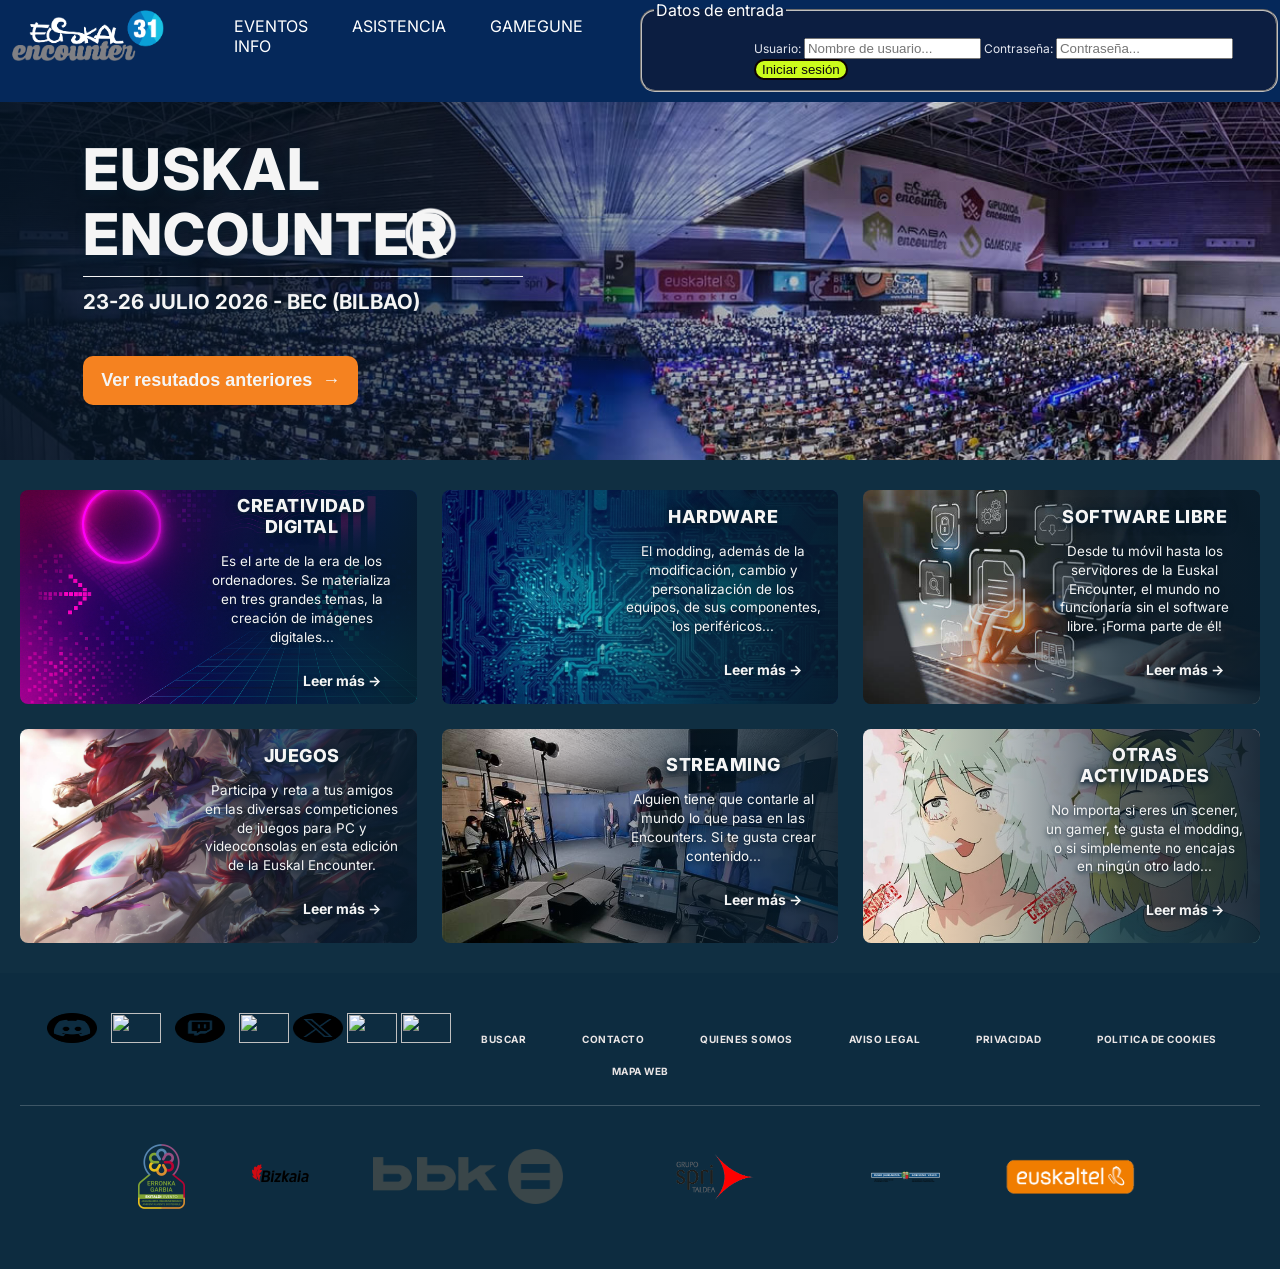
==== commit 678a39b1: "Renombre de etiquetas en el contenido principal, creado el grid y el responsive del contenido princi" ====
--- a/html/index.html
+++ b/html/index.html
@@ -49,83 +49,193 @@
                 <li><a class="dessub" href="#contacto">CONTACTO</a></li>
             </ul>
          </li>
-   
-     </ul>
-        <form class="form">
+    </ul>
+        <fieldset class="singin">
+            <legend class="datos">Datos de entrada</legend>
+            <form class="form">
                 <label class="fuenteform" for = "usuario">Usuario:</label>
                 <input type="text" placeholder="Nombre de usuario..." id="usuario" name="usuario">
                 <label class="fuenteform" for = "contraseña">Contraseña:</label>
                 <input type="password" placeholder="Contraseña..." id="contraseña" name="contraseña">
                 <input type="submit" class="iniciar" value="Iniciar sesión">
-            
-        </form>
+            </fieldset>
+            </form>
         </nav>
     </header>
+
+    <!-- CONTENIDO PRINCIPAL -->
+
     <main>
+
+        <!-- Banner principal -->
+
         <section id="banner">
-            <!-- Esto es la imagen principal-->
-             <div class="textoybotones">
-            <img class="principal" src="../img/euskalencounter-principal.jpg" width="2000px">
-            <div class="contenedor">EUSKAL <br> ENCOUNTER
-                <button class="flecha">
-                <img src="../img/flecha_icono.png" alt="flecha">
-                </button>
+        
+            <img class="imagen-banner" 
+                 src="../img/euskalencounter-principal.jpg"
+                 alt="Euskal Encounter">
+
+            <div class="contenido-banner">
+
+                <h1>EUSKAL<br>ENCOUNTER</h1>
+
+                <hr id="linea-texto-banner">
+
+                <h2>
+                    23-26 JULIO 2026 - BEC (BILBAO)
+                </h2>
+
+                <input type="button" 
+                       class="boton-resultados" 
+                       value="Ver resutados anteriores  →"/>
+
             </div>
-            <hr class="linea-contenedor">
-            <div class="contenedor2">23-26 JULIO 2026 - BEC (BILBAO)</div>
-            <input type="button" class="boton-resultados" value="Ver resutados anteriores"/></div>
-            </div>
+
+            <img id="icono-flecha-banner"
+                 src="../img/flecha_icono.png"
+                 alt="icono-flecha-banner">
+
         </section>
 
+        <!-- Categorias -->
+
         <section id="categorias">
-        <div class="card">
-            <div class="card1">
-                <img src="../img/creatividad_digital_card.jpg" width="630" height="340">
-                <h3 class="container">CREATIVIDAD DIGITAL</h3>
-                <div>
-                <p>Es el arte de la era de los ordenadores. Se materializa en tres grandes temas, la creación de imágenes digitales...</p>
-                <a class="readMore" href="#">Leer más →</a>
-                </div>
-            </div>
-
-            <div class="card2">
-                <img src="../img/hardware_card.jpg" width="630" height="340">
-                <h3>HARDWARE</h3>
-                <p>El modding, además de la modificación, cambio y personalización de los equipos, de sus componentes, los periféricos...</p>
-                <a class="readMore" href="#">Leer más →</a>
-            </div>
-
-            <div class="card3">
-                <img src="../img/software_libre_card.jpg" width="630" height="340">
-                <h3>SOFTWARE LIBRE</h3>
-                <p>Desde tu móvil hasta los servidores de la Euskal Encounter, el mundo no funcionaría sin el software libre. ¡Forma parte de él!</p>
-                <a class="readMore" href="#">Leer más →</a>
-            </div>
-
-            <div class="card4">
-                <img src="../img/juegos_card.jpg" width="630" height="340">
-                <h3>JUEGOS</h3>
-                <p>Participa y reta a tus amigos en las diversas competiciones de juegos para PC y videoconsolas en esta edición de la Euskal Encounter. ¡No te las puedes perder!</p>
-                <a class="readMore" href="#">Leer más →</a>
-            </div>
-
-            <div class="card5">
-                <img src="../img/streaming_card.jpg" width="630" height="340">
-                <h3>STREAMING</h3>
-                <p>Alguien tiene que contarle al mundo lo que pasa en las Encounters. Si te gusta crear contenido —directos, vídeos o bailar...</p>
-                <a class="readMore" href="#">Leer más →</a>
-            </div>
-
-            <div class="card6">
-                <img src="../img/otras_actividades_card.jpeg" width="630" height="340">
-                <h3>OTRAS ACTVIDADES</h3>
-                <p>No importa si eres un scener, un gamer, te gusta el modding, o si simplemente no encajas en ningún otro lado... ¡Esta es tu sección! Solo te pedimos que dejes la vergüenza a un lado.</p>
-                <a class="readMore" href="#">Leer más →</a>
-            </div>
+        <div class="cards-container">
+
+            <!-- Creatividad digital -->
+
+            <article class="card">
+                    <img src="../img/creatividad_digital_card.jpg"
+                        alt="Creatividad digital">
+
+                    <div class="card-content">
+                        <h3>CREATIVIDAD DIGITAL</h3>
+
+                        <p>
+                            Es el arte de la era de los ordenadores.
+                            Se materializa en tres grandes temas,
+                            la creación de imágenes digitales...
+                        </p>
+
+                        <a class="readMore" href="#">
+                            Leer más →
+                        </a>
+                    </div>
+                </article>
+
+            <!-- Hardware -->
+
+            <article class="card">
+                    <img src="../img/hardware_card.jpg"
+                        alt="Hardware">
+
+                    <div class="card-content">
+                        <h3>HARDWARE</h3>
+
+                        <p>
+                            El modding, además de la modificación,
+                            cambio y personalización de los equipos,
+                            de sus componentes, los periféricos...
+                        </p>
+
+                        <a class="readMore" href="#">
+                            Leer más →
+                        </a>
+                    </div>
+                </article>
+
+            <!-- Software libre -->
+
+            <article class="card">
+                    <img src="../img/software_libre_card.jpg"
+                        alt="Software libre">
+
+                    <div class="card-content">
+                        <h3>SOFTWARE LIBRE</h3>
+
+                        <p>
+                            Desde tu móvil hasta los servidores
+                            de la Euskal Encounter, el mundo no
+                            funcionaría sin el software libre.
+                            ¡Forma parte de él!
+                        </p>
+
+                        <a class="readMore" href="#">
+                            Leer más →
+                        </a>
+                    </div>
+                </article>
+
+            <!-- Juegos -->
+
+            <article class="card">
+                    <img src="../img/juegos_card.jpg"
+                        alt="Juegos">
+
+                    <div class="card-content">
+                        <h3>JUEGOS</h3>
+
+                        <p>
+                            Participa y reta a tus amigos en las
+                            diversas competiciones de juegos para
+                            PC y videoconsolas en esta edición
+                            de la Euskal Encounter.
+                        </p>
+
+                        <a class="readMore" href="#">
+                            Leer más →
+                        </a>
+                    </div>
+                </article>
+
+            <!-- Streaming -->
+
+            <article class="card">
+                    <img src="../img/streaming_card.jpg"
+                        alt="Streaming">
+
+                    <div class="card-content">
+                        <h3>STREAMING</h3>
+
+                        <p>
+                            Alguien tiene que contarle al mundo
+                            lo que pasa en las Encounters.
+                            Si te gusta crear contenido...
+                        </p>
+
+                        <a class="readMore" href="#">
+                            Leer más →
+                        </a>
+                    </div>
+                </article>
+
+            <!-- Otras actividades -->
+
+            <article class="card">
+                    <img src="../img/otras_actividades_card.jpeg"
+                        alt="Otras actividades">
+
+                    <div class="card-content">
+                        <h3>OTRAS ACTIVIDADES</h3>
+
+                        <p>
+                            No importa si eres un scener, un gamer,
+                            te gusta el modding, o si simplemente
+                            no encajas en ningún otro lado...
+                        </p>
+
+                        <a class="readMore" href="#">
+                            Leer más →
+                        </a>
+                    </div>
+                </article>
+
         </div>
+        </section>
+
     </main>
+
     <footer>
-    <div class="footer-redes">
         <img src="../img/discord.png" width="50" height="30">
         <img src="../img/Instagram.png" width="50" height="30">
         <img src="../img/twitch.png" width="50" height="30">
@@ -133,10 +243,7 @@
         <img src="../img/twitter.png" width="50" height="30">
         <img src="../img/Tiktok.png" width="50" height="30">
         <img src="../img/Facebook.png" width="50" height="30">
-    </div>
-
-
-    <div class="footer-menu">
+         <p></p>
         <a href="#BUSCAR">BUSCAR</a>
         <a href="#CONTACTO">CONTACTO</a>
         <a href="#QUIENES SOMOS">QUIENES SOMOS</a>
@@ -145,17 +252,14 @@
         <a href="#POLITICA DE COOKIES ">POLITICA DE COOKIES </a> 
         <a href="#MAPA WEB">MAPA WEB</a>
         <hr>
-    </div>
-
-    <div class="footer-patrocinadores">
-        <img class="logo-erronka" src="../img/EG_Certificado_Sello_EVENTO_Color-228x300.png" width="150" height="150">
+        <p></p>
+        <img src="../img/EG_Certificado_Sello_EVENTO_Color-228x300.png" width="150" height="150">
         <img src="../img/dfb-bfa.png" height="150">
         <img src="../img/bbk-fundazioa.png" width="160" height="55">
-        <img class="logo-spri" src="../img/loog-grupo-spri.png" width="220" height="50">
-        <img class="logo-gv" src="../img/gobierno-vasco-logo-png-transparent.png" width="300" height="200">
+        <img src="../img/loog-grupo-spri.png" width="220" height="50">
+        <img src="../img/gobierno-vasco-logo-png-transparent.png" width="300" height="200">
         <img src="../img/EUSKALTEL-RETO.png" width="200" height="100">
-    </div>
-    </footer>
+    </footer>  
 </body>
 </html>
  
--- a/css/index.css
+++ b/css/index.css
@@ -8,17 +8,7 @@
     margin: 0px;
     padding: 0px;
     display: flex;
-    justify-content: space-between;
-    align-items: center;
-}
-.nav ul{
-    list-style: none;
-    margin: 0 auto;
-    padding: 0px;
-    display: flex;
-    justify-content: center;
-    align-items: center;
-    gap: 25px;
+    justify-content: left;
 }
 #logo{
     display:flex;
@@ -28,20 +18,20 @@
 /*Menu desplegable*/
 .desplegable1{
     position: relative;
-    display: inline-block;
+    display: inline;
     transition: background 0.2s, color 0.2s;
 }
 .desplegable2{
     position: relative;
-    display: inline-block;
+    display: inline;
 }
 .desplegable3{
     position:relative;
-    display: inline-block;
+    display: inline;
 }
 .desplegable4{
     position: relative;
-    display: inline-block;
+    display: inline;
 }
 a{
     display: inline;
@@ -77,27 +67,19 @@
 }
 /* Submenú oculto por defecto */
 .submenu {
-    list-style-type: none;
-    position: absolute;
-    top: 100%;
-    left: 50%;
-    min-width: 220px;       /* Un poquito más ancho para que quepa todo bien */
-    background-color: #05285a; /* Ponemos el mismo azul oscuro que tu barra superior */
-    padding: 10px 15px;     /* Espacio interno para que respiren las opciones */
-    margin: 0;
-        /* ESTO ES LO COMPLETAMENTE NUEVO QUE LOS OBLIGA A PONERSE EN VERTICAL */
-    display: flex;
-    flex-direction: column;
-    gap: 12px;              /* Espacio vertical limpio entre cada sub-enlace */
-
-    text-align: center;       /* Alineamos el texto a la izquierda para que se vea más limpio */
-    align-items: center;    /* Centrar los enlaces horizontalmente */
-
-    visibility: hidden;
-    opacity: 0;
-    transform: translateX(-50%) translateY(-8px); /* Esto hace que el submenú aparezca un poquito más arriba y luego baje suavemente */
-    transition: opacity .2s, transform .2s, visibility .2s;
-    z-index: 10;
+  list-style-type: none;
+  position: absolute;
+  top: 100%;
+  left: 0;
+  min-width: 180px;
+  font-style: #0e0101;
+  background: #e5e8f0;
+  opacity: 20;
+  visibility: hidden;
+  transform: translateY(-8px);
+  transition: opacity .2s, transform .2s, visibility .2s;
+  z-index: 10;
+  text-align: justify;
 }
 
 /* Mostrar al pasar el ratón o al navegar con teclado */
@@ -107,141 +89,562 @@
 .desplegable4:hover .submenu {
   opacity: 3;
   visibility: visible;
-  transform: translateX(-50%) translateY(0);
+  transform: translateY(0);
   margin-top: 10px;
   padding: 15px 15px;
   background-color: #6587a9;
 }
-.dessub a {
-    color: #ffffff !important;
-    text-decoration: none;
+.dessub{
+    color: rgb(10, 7, 12);
     font-size: 13px;
-    font-family: 'Inter', sans-serif;
-    display: block;
-    white-space: nowrap;
     text-align: center;
-}
-
-.dessub a:hover {
-    color: #e65c00 !important;
-}
-
-
-/*Banner Section 1*/
+    color: rgb(10, 7, 12);
+    padding: 20px;
+    margin: 10px;
+    border-radius: 15px;
+}
+
+/* ========================================= 
+   CONTENIDO PRINCIPAL*/
+/* ========================================= */
+
 #banner{
     position: relative;
-}
-.principal{
     width: 100%;
-    height: 40vh;
-    object-fit: cover;
-}
-.textoybotones{
-    display:flex;
-    flex-direction: column;
-}
-
-/*Texto + linea + boton flecha Section 1*/
-.contenedor{
-    display:flex;
+    height: clamp(300px, 28vw, 400px);
+    display: flex;
     justify-content: flex-start;
-    position: absolute;
-    top: 30px;
-    left: 50px;
-    font-size: 64px;
+    align-items: center;
+
+    overflow: hidden;
+
     color: #F5F5F5;
     font-weight: bold;
-    text-align: left;
-    align-items: flex-end;
-    gap: 20px;
-}
-.linea-contenedor {
+}
+
+    /*CONTENIDO DEL BANNER*/
+
+.imagen-banner{
     position: absolute;
-    top: 180px;
-    left: 50px;
-    width: 15%;
-    border-top: 2px solid #F5F5F5;
-}
-.flecha {
+
+    inset: 0;
+
+    width: 100%;
+    height: 100%;
+
+    object-fit: cover;
+    object-position: center;
+
+    z-index: 0;
+}
+
+    /*Degradado del banner*/
+
+#banner::after {
+    content: "";
+
+    position: absolute;
+
+    inset: 0;
+
+    background: linear-gradient(
+        90deg,
+        rgba(5, 20, 35, 0.90) 0%,
+        rgba(5, 20, 35, 0.65) 30%,
+        rgba(5, 20, 35, 0.20) 60%,
+        transparent 100%
+    );
+
+    z-index: 1;
+
+    pointer-events: none;
+}
+
+    /*Textos del banner*/
+
+.contenido-banner {
+    position: absolute;
+    top: 10%;
+    left: 6.5%;
+    display: flex;
+    flex-direction: column;
+    align-items: flex-start;
+
+    width: 440px;
+    max-width: 55%;
+
+    z-index: 2;
+}
+
+.contenido-banner h1 {
+    font-size: clamp(38px, 4.5vw, 64px);
+    font-weight: 800;
+    letter-spacing: 1px;
+    text-shadow: 0 3px 8px #071C2C;
+
+    line-height: 1.12;
+
+    margin: 0; 
+}
+
+#icono-flecha-banner {
+    position: absolute;
+    top: 29%;
+    left: 31.5%; 
+
+    width: 55px;
+    height: 55px; 
+
+    object-fit: contain;
+
+    z-index: 3;
+}
+
+#linea-texto-banner {
+    width: 100%;
+    height: 1px;
+
     border: none;
-    background-color: transparent;
-    padding: 0;
-}
-.flecha img{
-    width: 65px;;
-    height: 65px;
-}
-/*Fecha + boton Section 1*/
-.contenedor2{
-    position:absolute;
-    top: 190px;
-    left:50px;
-    font-size: 24px;
+
+    background-color: #F5F5F5;
+
+    margin: 10px 0 12px;
+}
+
+.contenido-banner h2 {
+    font-size: clamp(16px, 1.6vw, 23px);
     font-weight: bold;
+    text-shadow: 0 2px 5px #071C2C;
+
+    margin: 0 0 40px;
+
+    line-height: 1.3;  
+}
+
+    /*Boton del banner*/
+
+.boton-resultados {
+    font-size: 18px;
     color: #F5F5F5;
-    margin-top: 20px;
-}
-.boton-resultados{
-    position: absolute;
-    top: 280px;
-    left:50px;
-    color: #F5F5F5;
-    font-size: 20px;
-    text-align: center;
+    font-weight: bold;
+
+    background-color: #F58220;
     border: none;
-    background-color: #F58220;
-    padding: 10px;
-    border-radius: 15px;
-}/* Cuerpo */
+    border-radius: 10px;
+
+    padding: 14px 18px;
+
+    cursor: pointer;
+
+    transition:
+        background-color 0.3s ease,
+        transform 0.3s ease;
+}
+
+.boton-resultados:hover {
+    background-color: #FF9B3D;
+
+    transform: translateY(-2px);
+}
+
+/* FONDO DEL MAIN */
+
 body{
    margin: 0px;
-   background-color: #092043;
-}
-/*Categorías y eventos */
-.card{
+   background-color: #102F42;
+}
+
+/* ========================================= 
+   PARA DESKTOP
+/* ========================================= */
+
+@media screen and (min-width: 1400px) {
+
+    .contenido-banner {
+        left: 6.5%;
+
+        width: 460px;
+    }
+
+    #icono-flecha-banner {
+        
+        left: 31.5%;
+    }
+
+}
+
+/* ========================================= 
+   PARA TABLETS
+/* ========================================= */
+
+@media screen and (max-width: 1024px) {
+
+    #banner {
+        height: 350px;
+    }
+
+    .contenido-banner {
+        left: 5%;
+
+        width: 400px;
+        max-width: 60%;
+
+        top: 10%;
+    }
+
+    .contenido-banner h1 {
+        font-size: clamp(36px, 5vw, 50px);
+    }
+
+    .contenido-banner h2 {
+        font-size: 17px;
+
+        margin-bottom: 25px;
+    }
+
+    #icono-flecha-banner {
+        left: 42%;
+        top: 22%;
+        width: 45px;
+        height: 45px;
+    }
+
+    #linea-texto-banner {
+        width: 67%;
+
+        margin: 10px 0;
+    }
+
+
+}
+
+/* ========================================= 
+   PARA MOVIL
+/* ========================================= */
+
+@media screen and (max-width: 600px) {
+
+    #banner {
+        height: 380px;
+    }
+
+    .imagen-banner {
+        object-position: center;
+    }
+
+    #banner::after {
+        background: linear-gradient(
+            90deg,
+            rgba(5, 20, 35, 0.90) 0%,
+            rgba(5, 20, 35, 0.70) 55%,
+            rgba(5, 20, 35, 0.35) 100%
+        );
+    }
+
+    .contenido-banner {
+        top: 10%;
+
+        left: 6%;
+
+        width: 88%;
+        max-width: none;
+    }
+
+    .contenido-banner h1 {
+        font-size: 42px;
+
+        line-height: 1.1;
+    }
+
+    #linea-texto-banner {
+        width: 85%;
+
+        margin: 10px 0;
+    }
+
+    .contenido-banner h2 {
+        font-size: 16px;
+
+        margin-bottom: 25px;
+    }
+
+    .boton-resultados {
+        font-size: 16px;
+
+        padding: 12px 15px;
+    }
+
+    #icono-flecha-banner {
+        top: 23%;
+
+        left: auto;
+        right: 12%;
+
+        width: 40px;
+        height: 40px;
+    }
+
+}
+
+/* =========================================
+   SECCION CATEGORIAS Y EVENTOS
+/* ========================================= */
+
+#categorias {
+    width: 100%;
+    padding: 30px 20px;
+    box-sizing: border-box;
+}
+
+/* TARJETAS + GRID*/
+
+.cards-container {
     display: grid;
-    grid-template-columns: 1fr 1fr;
-    gap: 20px;
-    padding: 20px;
-}
-.card1, .card2, .card3, .card4, .card5, .card6{
-    background: linear-gradient(135deg, #6587a9, #113a73);
-    padding: 20px;
-    color: white;
-    border-radius: 12px;
+    grid-template-columns: repeat(3, minmax(0, 1fr));
+    gap: 25px;
+
+    max-width: 1500px;
+    width: 100%;
+
+    margin: 0 auto;
+}
+
+/* TARJETAS */
+
+.card {
+    position: relative;
+
+    aspect-ratio: 630 / 340;
+
+    overflow: hidden;
+
+    border-radius: 8px;
+
+    color: #F5F5F5;
+}
+
+    /* FONDO TARJETAS */
+
+.card img {
+    position: absolute;
+
+    inset: 0;
+
+    width: 100%;
+    height: 100%;
+
+    object-fit: cover;
+
+    transition: transform 0.4s ease;
+}
+
+.card:hover img {
+    transform: scale(1.04);
+}
+
+/* Degradado del fondo tarjetas */
+
+.card::after {
+    content: "";
+
+    position: absolute;
+
+    inset: 0;
+
+    background: linear-gradient(
+        90deg,
+        transparent 15%,
+        rgba(7, 28, 44, 0.20) 35%,
+        rgba(7, 28, 44, 0.65) 65%,
+        rgba(7, 28, 44, 0.90) 100%
+    );
+
+    z-index: 1;
+
+    pointer-events: none;
+}
+
+/* CONTENIDO TARJETAS */
+
+.card-content {
+    position: absolute;
+    top: 8%;
+    right: 4%;
+
+    width: 50%;
+    height: 84%;
+
+    display: flex;
+    flex-direction: column;
+    align-items: center;
+    justify-content: center;
+
+    text-align: center;
+
+    z-index: 2;
+}
+
+.card-content h3 {
+    font-size: clamp(17px, 1.4vw, 23px);
+    font-weight: 800;
+    letter-spacing: 0.5px;
+
+    margin: 0 0 15px;
+
+    text-shadow:
+        0 2px 4px rgba(7, 28, 44, 1),
+        0 0 12px rgba(7, 28, 44, 1);
+}
+
+.card-content p {
+    font-size: clamp(13px, 1.05vw, 17px);
+    line-height: 1.4;
+
+    margin: 0 0 15px;
+
+    text-shadow:
+        0 2px 5px rgba(7, 28, 44, 1);
+}
+
+    /* Enlaces Leer mas */
+
+.readMore {
+    align-self: flex-end;
+    color: #F5F5F5;
     font-weight: bold;
-}
-.readMore{
-    background: #343d4b;
-    padding: 12px 15px;
-    border-color: #fff;
-    border-radius: 15px;
-}
+    text-decoration: none;
+    font-size: clamp(14px, 1.05vw, 17px);
+
+    text-shadow:
+        0 2px 5px rgba(7, 28, 44, 1);
+
+    transition: color 0.3s ease;
+} 
+
+.readMore:hover {
+    color: #FF9B3D;
+    text-decoration: underline;
+}
+
+/* =========================================
+   DESKTOP
+/* ========================================= */
+
+@media screen and (min-width: 1400px) {
+
+    .cards-container {
+        max-width: 1600px;
+        gap: 30px;
+    }
+
+    .card-content {
+        width: 52%;
+    }
+}
+
+/* =========================================
+   TABLET
+/* ========================================= */
+
+@media screen and (max-width: 1024px) {
+
+    .cards-container {
+        grid-template-columns: repeat(2, minmax(0, 1fr));
+        gap: 20px;
+    }
+
+    .card-content {
+        width: 48%;
+        right: 4%;
+    }
+
+    .card-content h3 {
+        font-size: 16px;
+    }
+
+    .card-content p {
+        font-size: 13px;
+    }
+
+    .readMore {
+        font-size: 13px;
+    }
+}
+
+/* =========================================
+   MOVIL
+/* ========================================= */
+
+@media screen and (max-width: 600px) {
+
+    #categorias {
+        padding: 15px;
+    }
+
+    .cards-container {
+        grid-template-columns: 1fr;
+        gap: 20px;
+    }
+
+    .card {
+        aspect-ratio: 630 / 340;
+    }
+
+    .card-content {
+        width: 48%;
+        right: 5%;
+        top: 5%;
+        height: 90%;
+    }
+
+    .card-content h3 {
+        font-size: 15px;
+        margin-bottom: 10px;
+    }
+
+    .card-content p {
+        font-size: 12px;
+        line-height: 1.25;
+        margin-bottom: 8px;
+    }
+
+    .readMore {
+        font-size: 12px;
+    }
+
+}
+
+
+
 
 /* Contenedor principal del footer */
 footer {
-    background-color: #f5f8fb; 
+    background-color: #0d2c40; 
     padding: 40px 20px;
-    gap: 40px;                 
-    font-family: sans-serif;
-    display: flex;
-    flex-direction: column;
-    align-items:center;
-}
-
+    gap: 30px;                 
+}
 
 /* 1. SECCION DE REDES SOCIALES */
-footer > .footer-redes {
-    display: flex;
-    justify-content: center;
-    gap: 20px;                 
-    margin-bottom: 20px;       
-}
-
+footer > img[src*="/img/discord.png"],
+footer > img[src*="instagram"],
+footer > img[src*="twitch"],
+footer > img[src*="youtube"],
+footer > img[src*="x.png"],
+footer > img[src*="tiktok"],
+footer > img[src*="facebook"] {
+    display: inline-block;
+    margin: 0 10px;            
+    transition: transform 0.2s ease;
+}
+
+/* Agrupar visualmente los iconos en linea */
+footer {
+    text-align: center;
+}
 
 /* MENU DE ENLACES (BUSCAR, CONTACTO, QUIENES SOMOS...) */
-footer > .footer-menu > a {
-    color: rgb(6, 6, 6) !important;
+footer > a {
+    color: rgb(233, 229, 229) !important;
     text-decoration: none;
     font-size: 10px;
     font-weight: bold;
@@ -249,128 +652,45 @@
     margin: 0 6px;            
     letter-spacing: 0.5px;
     transition: color 0.2s;
-    write-space: nowrap;
     display: inline-block;
 }
 
-
-footer > .footer-menu  a:hover {
+footer > a:hover {
     color: #e65c00 !important; 
 }
 
 
-
-
-
+footer > hr {               
+    border: 0;
+    border-top: 1px solid rgba(255, 255, 255, 0.2);
+    margin: 18px 0;
+}
 
 /* SECCIÓN DE PATROCINADORES */ 
-footer > .footer-patrocinadores {
-    display: flex;
-    justify-content: center;
-    gap: 20px;                 
-    margin-top: 20px;          
-    flex-wrap: wrap;           
-}
-footer > .footer-patrocinadores img {
-    max-width: 100px;          
-    height: auto;              
-    object-fit: contain;       
-}
-footer > .footer-patrocinadores img:hover {
-    transform: scale(1.1);     
-    transition: transform 0.3s; 
-}
-/* Reducir el tamaño del primer logo (Erronka Garbia) */
-footer > .footer-patrocinadores img.logo-erronka {
-    max-width: 65px;
-}
-
-
-/* Agrandar el cuarto logo (SPRI) */
-footer > .footer-patrocinadores img.logo-spri {
-    max-width: 140px;
-}
-
-
-/* Agrandar el quinto logo (Gobierno Vasco) */
-footer > .footer-patrocinadores img.logo-gv {
-    max-width: 180px;
-}
-@media (max-width: 768px) {
-    /* ========================================================
-       CONFIGURACIÓN DEL NAV (ARRIBA) PARA MÓVIL 
-       ======================================================== */
-    .nav {
-        flex-direction: column !important; /* Apila el logo, los enlaces y el login hacia abajo */
-        gap: 15px !important;
-        padding: 15px 10px !important;
-        width: 100% !important;
-    }
-
-    /* Forzamos al logo a centrarse arriba */
-    #logo {
-        justify-content: center !important;
-        margin: 0 !important;
-    }
-
-    /* Los enlaces principales (EVENTOS, ASISTENCIA...) en horizontal apretaditos */
-    .nav ul {
-        flex-direction: row !important; /* Mantener horizontal */
-        flex-wrap: wrap !important;     /* Si no caben, bajan solos */
-        justify-content: center !important;
-        gap: 12px !important;
-        margin: 0 !important;
-        padding: 0 !important;
-    }
-
-    /* Las casillas de Usuario y Contraseña abajo del todo bien alineadas */
-    .form {
-        flex-direction: column !important; /* Las casillas se apilan para que quepan */
-        gap: 8px !important;
-        width: 100% !important;
-        align-items: center !important;
-        padding: 0 !important;
-    }
-
-    .form input {
-        width: 80% !important; /* Hace las casillas más cómodas para escribir con el dedo */
-        max-width: 250px !important;
-    }
-
-    /* ========================================================
-       CONFIGURACIÓN DEL FOOTER (ABAJO) PARA MÓVIL 
-       ======================================================== */
-    footer {
-        padding: 30px 15px !important;
-        gap: 25px !important;
-        display: flex !important;
-        flex-direction: column !important;
-        align-items: center !important;
-        /* Rompe cualquier bloqueo lateral y se estira al 100% de la pantalla */
-        position: relative !important;
-        width: 100vw !important;
-        left: 50% !important;
-        right: 50% !important;
-        margin-left: -50vw !important;
-        margin-right: -50vw !important;
-    }
-
-    footer > .footer-menu {
-        display: flex !important;
-        flex-direction: column !important;
-        align-items: center !important;
-        gap: 12px !important;
-    }
-
-    footer > .footer-menu a {
-        margin: 0 !important;
-    }
-}
-
-/* añadir un pequeño espacio para que no se vea tan pegado el formulario al menu de navegación */
-.form {
-    display: flex;
-    align-items: center;
-    gap: 12px;
-    padding-right: 20px;
-}
+footer > img[src*="Certificado"],
+footer > img[src*="dfb-bfa"],
+footer > img[src*="bbk"],
+footer > img[src*="spri"],
+footer > img[src*="gobierno-vasco"],
+footer > img[src*="EUSKALTEL"] {
+    display: inline-block;
+    max-height: 75px;          
+    width: auto !important;    
+    margin: 15px 25px;         
+    vertical-align: middle;
+    filter: brightness(1);
+    transition: transform 0.2s ease;
+}
+
+footer > img[src*="Certificado"]:hover,
+footer > img[src*="dfb-bfa"]:hover,
+footer > img[src*="bbk"]:hover,
+footer > img[src*="spri"]:hover,
+footer > img[src*="gobierno-vasco"]:hover,
+footer > img[src*="EUSKALTEL"]:hover {
+    transform: scale(1.05);    
+}
+
+footer > p {
+    display: none;
+}
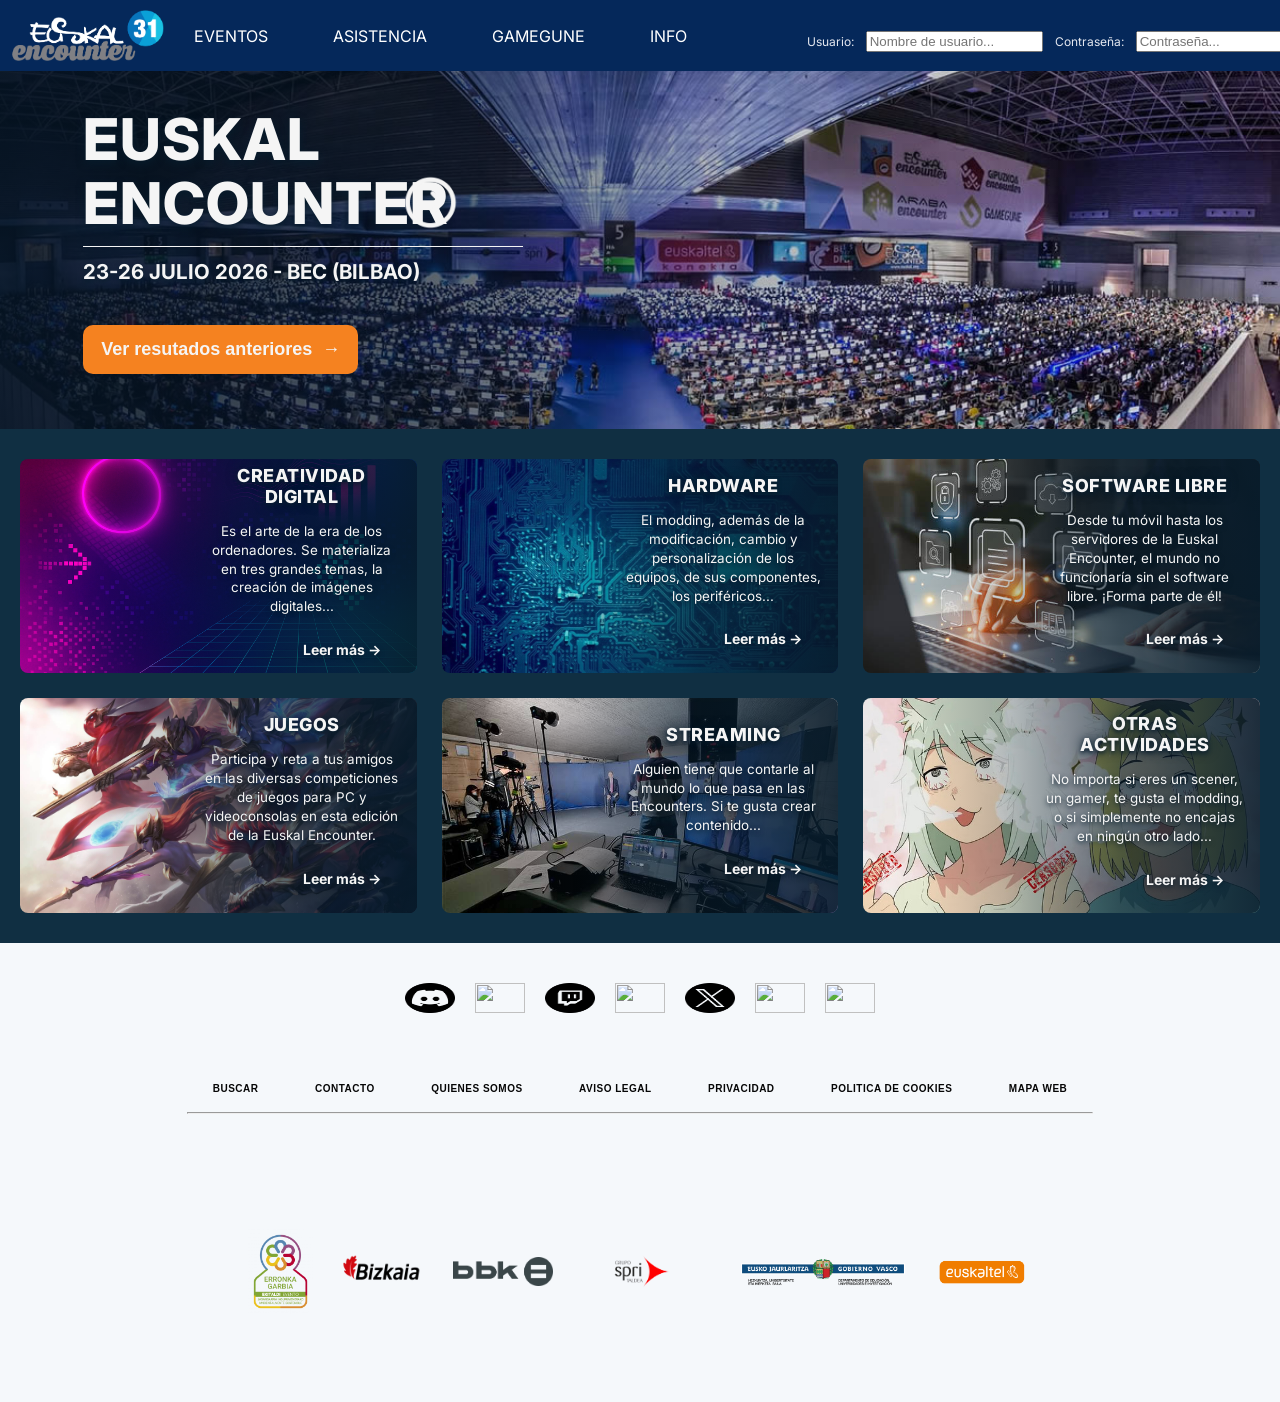
==== commit b1ae5f3c: "Merge remote-tracking branch 'origin/develop'" ====
--- a/html/index.html
+++ b/html/index.html
@@ -49,17 +49,16 @@
                 <li><a class="dessub" href="#contacto">CONTACTO</a></li>
             </ul>
          </li>
-    </ul>
-        <fieldset class="singin">
-            <legend class="datos">Datos de entrada</legend>
-            <form class="form">
+   
+     </ul>
+        <form class="form">
                 <label class="fuenteform" for = "usuario">Usuario:</label>
                 <input type="text" placeholder="Nombre de usuario..." id="usuario" name="usuario">
                 <label class="fuenteform" for = "contraseña">Contraseña:</label>
                 <input type="password" placeholder="Contraseña..." id="contraseña" name="contraseña">
                 <input type="submit" class="iniciar" value="Iniciar sesión">
-            </fieldset>
-            </form>
+            
+        </form>
         </nav>
     </header>
 
@@ -236,6 +235,7 @@
     </main>
 
     <footer>
+    <div class="footer-redes">
         <img src="../img/discord.png" width="50" height="30">
         <img src="../img/Instagram.png" width="50" height="30">
         <img src="../img/twitch.png" width="50" height="30">
@@ -243,7 +243,10 @@
         <img src="../img/twitter.png" width="50" height="30">
         <img src="../img/Tiktok.png" width="50" height="30">
         <img src="../img/Facebook.png" width="50" height="30">
-         <p></p>
+    </div>
+
+
+    <div class="footer-menu">
         <a href="#BUSCAR">BUSCAR</a>
         <a href="#CONTACTO">CONTACTO</a>
         <a href="#QUIENES SOMOS">QUIENES SOMOS</a>
@@ -252,14 +255,17 @@
         <a href="#POLITICA DE COOKIES ">POLITICA DE COOKIES </a> 
         <a href="#MAPA WEB">MAPA WEB</a>
         <hr>
-        <p></p>
-        <img src="../img/EG_Certificado_Sello_EVENTO_Color-228x300.png" width="150" height="150">
+    </div>
+
+    <div class="footer-patrocinadores">
+        <img class="logo-erronka" src="../img/EG_Certificado_Sello_EVENTO_Color-228x300.png" width="150" height="150">
         <img src="../img/dfb-bfa.png" height="150">
         <img src="../img/bbk-fundazioa.png" width="160" height="55">
-        <img src="../img/loog-grupo-spri.png" width="220" height="50">
-        <img src="../img/gobierno-vasco-logo-png-transparent.png" width="300" height="200">
+        <img class="logo-spri" src="../img/loog-grupo-spri.png" width="220" height="50">
+        <img class="logo-gv" src="../img/gobierno-vasco-logo-png-transparent.png" width="300" height="200">
         <img src="../img/EUSKALTEL-RETO.png" width="200" height="100">
-    </footer>  
+    </div>
+    </footer>
 </body>
 </html>
  
--- a/css/index.css
+++ b/css/index.css
@@ -8,7 +8,17 @@
     margin: 0px;
     padding: 0px;
     display: flex;
-    justify-content: left;
+    justify-content: space-between;
+    align-items: center;
+}
+.nav ul{
+    list-style: none;
+    margin: 0 auto;
+    padding: 0px;
+    display: flex;
+    justify-content: center;
+    align-items: center;
+    gap: 25px;
 }
 #logo{
     display:flex;
@@ -18,20 +28,20 @@
 /*Menu desplegable*/
 .desplegable1{
     position: relative;
-    display: inline;
+    display: inline-block;
     transition: background 0.2s, color 0.2s;
 }
 .desplegable2{
     position: relative;
-    display: inline;
+    display: inline-block;
 }
 .desplegable3{
     position:relative;
-    display: inline;
+    display: inline-block;
 }
 .desplegable4{
     position: relative;
-    display: inline;
+    display: inline-block;
 }
 a{
     display: inline;
@@ -67,19 +77,27 @@
 }
 /* Submenú oculto por defecto */
 .submenu {
-  list-style-type: none;
-  position: absolute;
-  top: 100%;
-  left: 0;
-  min-width: 180px;
-  font-style: #0e0101;
-  background: #e5e8f0;
-  opacity: 20;
-  visibility: hidden;
-  transform: translateY(-8px);
-  transition: opacity .2s, transform .2s, visibility .2s;
-  z-index: 10;
-  text-align: justify;
+    list-style-type: none;
+    position: absolute;
+    top: 100%;
+    left: 50%;
+    min-width: 220px;       /* Un poquito más ancho para que quepa todo bien */
+    background-color: #05285a; /* Ponemos el mismo azul oscuro que tu barra superior */
+    padding: 10px 15px;     /* Espacio interno para que respiren las opciones */
+    margin: 0;
+        /* ESTO ES LO COMPLETAMENTE NUEVO QUE LOS OBLIGA A PONERSE EN VERTICAL */
+    display: flex;
+    flex-direction: column;
+    gap: 12px;              /* Espacio vertical limpio entre cada sub-enlace */
+
+    text-align: center;       /* Alineamos el texto a la izquierda para que se vea más limpio */
+    align-items: center;    /* Centrar los enlaces horizontalmente */
+
+    visibility: hidden;
+    opacity: 0;
+    transform: translateX(-50%) translateY(-8px); /* Esto hace que el submenú aparezca un poquito más arriba y luego baje suavemente */
+    transition: opacity .2s, transform .2s, visibility .2s;
+    z-index: 10;
 }
 
 /* Mostrar al pasar el ratón o al navegar con teclado */
@@ -89,20 +107,25 @@
 .desplegable4:hover .submenu {
   opacity: 3;
   visibility: visible;
-  transform: translateY(0);
+  transform: translateX(-50%) translateY(0);
   margin-top: 10px;
   padding: 15px 15px;
   background-color: #6587a9;
 }
-.dessub{
-    color: rgb(10, 7, 12);
+.dessub a {
+    color: #ffffff !important;
+    text-decoration: none;
     font-size: 13px;
+    font-family: 'Inter', sans-serif;
+    display: block;
+    white-space: nowrap;
     text-align: center;
-    color: rgb(10, 7, 12);
-    padding: 20px;
-    margin: 10px;
-    border-radius: 15px;
-}
+}
+
+.dessub a:hover {
+    color: #e65c00 !important;
+}
+
 
 /* ========================================= 
    CONTENIDO PRINCIPAL*/
@@ -619,32 +642,28 @@
 
 /* Contenedor principal del footer */
 footer {
-    background-color: #0d2c40; 
+    background-color: #f5f8fb; 
     padding: 40px 20px;
-    gap: 30px;                 
-}
+    gap: 40px;                 
+    font-family: sans-serif;
+    display: flex;
+    flex-direction: column;
+    align-items:center;
+}
+
 
 /* 1. SECCION DE REDES SOCIALES */
-footer > img[src*="/img/discord.png"],
-footer > img[src*="instagram"],
-footer > img[src*="twitch"],
-footer > img[src*="youtube"],
-footer > img[src*="x.png"],
-footer > img[src*="tiktok"],
-footer > img[src*="facebook"] {
-    display: inline-block;
-    margin: 0 10px;            
-    transition: transform 0.2s ease;
-}
-
-/* Agrupar visualmente los iconos en linea */
-footer {
-    text-align: center;
-}
+footer > .footer-redes {
+    display: flex;
+    justify-content: center;
+    gap: 20px;                 
+    margin-bottom: 20px;       
+}
+
 
 /* MENU DE ENLACES (BUSCAR, CONTACTO, QUIENES SOMOS...) */
-footer > a {
-    color: rgb(233, 229, 229) !important;
+footer > .footer-menu > a {
+    color: rgb(6, 6, 6) !important;
     text-decoration: none;
     font-size: 10px;
     font-weight: bold;
@@ -652,45 +671,128 @@
     margin: 0 6px;            
     letter-spacing: 0.5px;
     transition: color 0.2s;
+    write-space: nowrap;
     display: inline-block;
 }
 
-footer > a:hover {
+
+footer > .footer-menu  a:hover {
     color: #e65c00 !important; 
 }
 
 
-footer > hr {               
-    border: 0;
-    border-top: 1px solid rgba(255, 255, 255, 0.2);
-    margin: 18px 0;
-}
+
+
+
 
 /* SECCIÓN DE PATROCINADORES */ 
-footer > img[src*="Certificado"],
-footer > img[src*="dfb-bfa"],
-footer > img[src*="bbk"],
-footer > img[src*="spri"],
-footer > img[src*="gobierno-vasco"],
-footer > img[src*="EUSKALTEL"] {
-    display: inline-block;
-    max-height: 75px;          
-    width: auto !important;    
-    margin: 15px 25px;         
-    vertical-align: middle;
-    filter: brightness(1);
-    transition: transform 0.2s ease;
-}
-
-footer > img[src*="Certificado"]:hover,
-footer > img[src*="dfb-bfa"]:hover,
-footer > img[src*="bbk"]:hover,
-footer > img[src*="spri"]:hover,
-footer > img[src*="gobierno-vasco"]:hover,
-footer > img[src*="EUSKALTEL"]:hover {
-    transform: scale(1.05);    
-}
-
-footer > p {
-    display: none;
-}
+footer > .footer-patrocinadores {
+    display: flex;
+    justify-content: center;
+    gap: 20px;                 
+    margin-top: 20px;          
+    flex-wrap: wrap;           
+}
+footer > .footer-patrocinadores img {
+    max-width: 100px;          
+    height: auto;              
+    object-fit: contain;       
+}
+footer > .footer-patrocinadores img:hover {
+    transform: scale(1.1);     
+    transition: transform 0.3s; 
+}
+/* Reducir el tamaño del primer logo (Erronka Garbia) */
+footer > .footer-patrocinadores img.logo-erronka {
+    max-width: 65px;
+}
+
+
+/* Agrandar el cuarto logo (SPRI) */
+footer > .footer-patrocinadores img.logo-spri {
+    max-width: 140px;
+}
+
+
+/* Agrandar el quinto logo (Gobierno Vasco) */
+footer > .footer-patrocinadores img.logo-gv {
+    max-width: 180px;
+}
+@media (max-width: 768px) {
+    /* ========================================================
+       CONFIGURACIÓN DEL NAV (ARRIBA) PARA MÓVIL 
+       ======================================================== */
+    .nav {
+        flex-direction: column !important; /* Apila el logo, los enlaces y el login hacia abajo */
+        gap: 15px !important;
+        padding: 15px 10px !important;
+        width: 100% !important;
+    }
+
+    /* Forzamos al logo a centrarse arriba */
+    #logo {
+        justify-content: center !important;
+        margin: 0 !important;
+    }
+
+    /* Los enlaces principales (EVENTOS, ASISTENCIA...) en horizontal apretaditos */
+    .nav ul {
+        flex-direction: row !important; /* Mantener horizontal */
+        flex-wrap: wrap !important;     /* Si no caben, bajan solos */
+        justify-content: center !important;
+        gap: 12px !important;
+        margin: 0 !important;
+        padding: 0 !important;
+    }
+
+    /* Las casillas de Usuario y Contraseña abajo del todo bien alineadas */
+    .form {
+        flex-direction: column !important; /* Las casillas se apilan para que quepan */
+        gap: 8px !important;
+        width: 100% !important;
+        align-items: center !important;
+        padding: 0 !important;
+    }
+
+    .form input {
+        width: 80% !important; /* Hace las casillas más cómodas para escribir con el dedo */
+        max-width: 250px !important;
+    }
+
+    /* ========================================================
+       CONFIGURACIÓN DEL FOOTER (ABAJO) PARA MÓVIL 
+       ======================================================== */
+    footer {
+        padding: 30px 15px !important;
+        gap: 25px !important;
+        display: flex !important;
+        flex-direction: column !important;
+        align-items: center !important;
+        /* Rompe cualquier bloqueo lateral y se estira al 100% de la pantalla */
+        position: relative !important;
+        width: 100vw !important;
+        left: 50% !important;
+        right: 50% !important;
+        margin-left: -50vw !important;
+        margin-right: -50vw !important;
+    }
+
+    footer > .footer-menu {
+        display: flex !important;
+        flex-direction: column !important;
+        align-items: center !important;
+        gap: 12px !important;
+    }
+
+    footer > .footer-menu a {
+        margin: 0 !important;
+    }
+}
+
+/* añadir un pequeño espacio para que no se vea tan pegado el formulario al menu de navegación */
+.form {
+    display: flex;
+    align-items: center;
+    gap: 12px;
+    padding-right: 20px;
+}
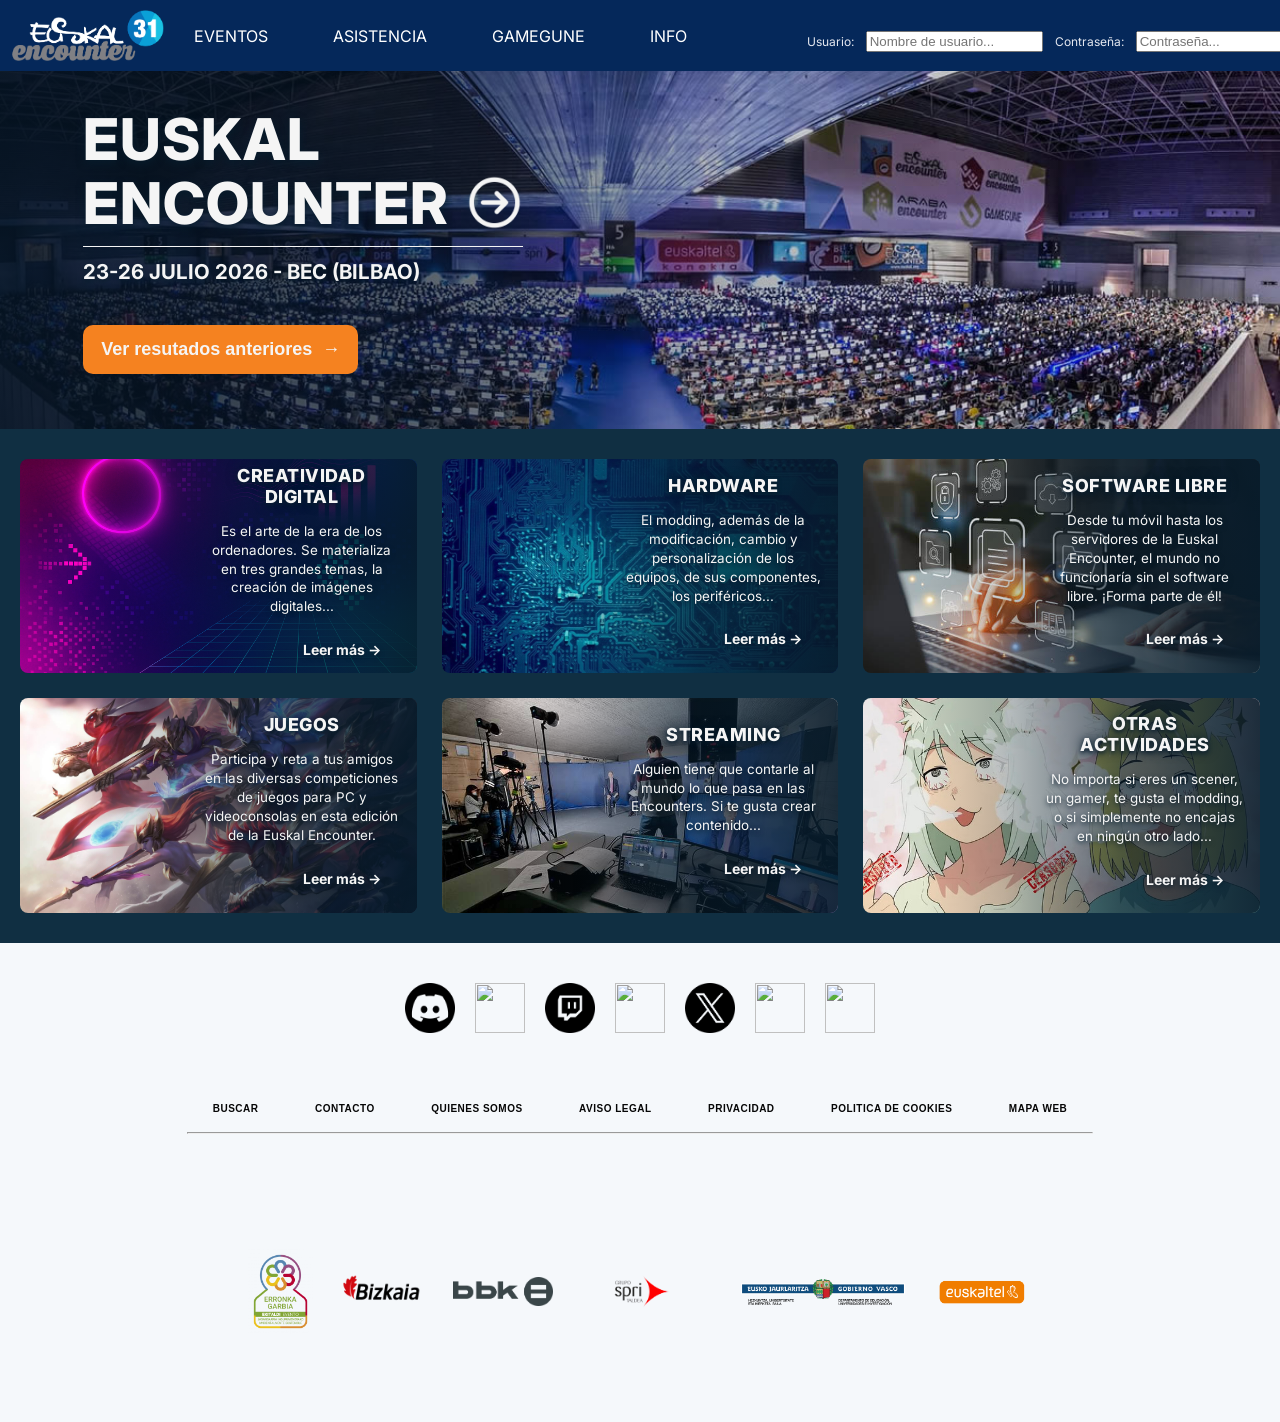
==== commit 2b466764: "logos del footer redimensionados, responsive footer y header arreglados. Responsive del icono flecha" ====
--- a/html/index.html
+++ b/html/index.html
@@ -236,13 +236,13 @@
 
     <footer>
     <div class="footer-redes">
-        <img src="../img/discord.png" width="50" height="30">
-        <img src="../img/Instagram.png" width="50" height="30">
-        <img src="../img/twitch.png" width="50" height="30">
-        <img src="../img/YouTube.png" width="50" height="30">
-        <img src="../img/twitter.png" width="50" height="30">
-        <img src="../img/Tiktok.png" width="50" height="30">
-        <img src="../img/Facebook.png" width="50" height="30">
+        <img src="../img/discord.png" width="50" height="50">
+        <img src="../img/Instagram.png" width="50" height="50">
+        <img src="../img/twitch.png" width="50" height="50">
+        <img src="../img/YouTube.png" width="50" height="50">
+        <img src="../img/twitter.png" width="50" height="50">
+        <img src="../img/Tiktok.png" width="50" height="50">
+        <img src="../img/Facebook.png" width="50" height="50">
     </div>
 
 
--- a/css/index.css
+++ b/css/index.css
@@ -1,5 +1,4 @@
 /* Estilos index.css */
-
 body {
     font-family: 'Inter', sans-serif;
 }
@@ -67,35 +66,41 @@
 }
 
 .iniciar{
-    color: rgb(252, 250, 253);
-    border: 2px solid rgb(252, 250, 253);
-    color: rgb(10, 7, 12);
-    background-color: rgb(203, 252, 28);
-    border-color: #0e0101;
+    color: #ffffff;
+    background-color: #F58220;
+    border: 1px solid #0e0101;
     border-radius: 15px;
-
-}
-/* Submenú oculto por defecto */
+    padding: 4px 12px;
+    cursor: pointer;
+    font-weight: bold;
+    transition: background-color 0.2s ease;
+} 
+
+.iniciar:hover {
+    background-color: #FF9B3D;
+}
+
+/* Submenú oculto */
 .submenu {
     list-style-type: none;
     position: absolute;
     top: 100%;
     left: 50%;
-    min-width: 220px;       /* Un poquito más ancho para que quepa todo bien */
-    background-color: #05285a; /* Ponemos el mismo azul oscuro que tu barra superior */
-    padding: 10px 15px;     /* Espacio interno para que respiren las opciones */
+    min-width: 220px;        
+    background-color: #05285a;
+    padding: 10px 15px;    
     margin: 0;
-        /* ESTO ES LO COMPLETAMENTE NUEVO QUE LOS OBLIGA A PONERSE EN VERTICAL */
+        
     display: flex;
     flex-direction: column;
-    gap: 12px;              /* Espacio vertical limpio entre cada sub-enlace */
-
-    text-align: center;       /* Alineamos el texto a la izquierda para que se vea más limpio */
-    align-items: center;    /* Centrar los enlaces horizontalmente */
+    gap: 12px;               
+
+    text-align: center;    
+    align-items: center;    
 
     visibility: hidden;
     opacity: 0;
-    transform: translateX(-50%) translateY(-8px); /* Esto hace que el submenú aparezca un poquito más arriba y luego baje suavemente */
+    transform: translateX(-50%) translateY(-8px);
     transition: opacity .2s, transform .2s, visibility .2s;
     z-index: 10;
 }
@@ -213,7 +218,7 @@
 #icono-flecha-banner {
     position: absolute;
     top: 29%;
-    left: 31.5%; 
+    left: 36.5%; 
 
     width: 55px;
     height: 55px; 
@@ -281,7 +286,7 @@
    PARA DESKTOP
 /* ========================================= */
 
-@media screen and (min-width: 1400px) {
+@media screen and (min-width: 1500px) {
 
     .contenido-banner {
         left: 6.5%;
@@ -326,8 +331,8 @@
     }
 
     #icono-flecha-banner {
-        left: 42%;
-        top: 22%;
+        left: 67%;
+        top: 21%;
         width: 45px;
         height: 45px;
     }
@@ -345,68 +350,62 @@
    PARA MOVIL
 /* ========================================= */
 
+
 @media screen and (max-width: 600px) {
-
-    #banner {
-        height: 380px;
-    }
-
-    .imagen-banner {
-        object-position: center;
-    }
-
-    #banner::after {
-        background: linear-gradient(
-            90deg,
-            rgba(5, 20, 35, 0.90) 0%,
-            rgba(5, 20, 35, 0.70) 55%,
-            rgba(5, 20, 35, 0.35) 100%
-        );
-    }
-
-    .contenido-banner {
-        top: 10%;
-
-        left: 6%;
-
-        width: 88%;
-        max-width: none;
-    }
-
-    .contenido-banner h1 {
-        font-size: 42px;
-
-        line-height: 1.1;
-    }
-
-    #linea-texto-banner {
-        width: 85%;
-
-        margin: 10px 0;
-    }
-
-    .contenido-banner h2 {
-        font-size: 16px;
-
-        margin-bottom: 25px;
-    }
-
-    .boton-resultados {
-        font-size: 16px;
-
-        padding: 12px 15px;
-    }
-
-    #icono-flecha-banner {
-        top: 23%;
-
-        left: auto;
-        right: 12%;
-
-        width: 40px;
-        height: 40px;
-    }
-
+    header {
+        width: 100% !important;
+        margin: 0 !important;
+        padding: 0 !important;
+    }
+
+    header .nav {
+        position: relative !important;
+        width: 100% !important;
+        min-height: 76px !important;
+        box-sizing: border-box !important;
+        display: flex !important;
+        flex-direction: row !important;
+        justify-content: center !important;
+        align-items: center !important;
+        gap: 0 !important;
+        margin: 0 !important;
+        padding: 10px 52px !important;
+        background-color: #05285a !important;
+        border-radius: 0 !important;
+    }
+
+    /* Icono hamburguesa ficticio, sin acción todavía */
+    header .nav::before {
+        content: "";
+        position: absolute;
+        top: 50%;
+        right: 17px;
+        width: 25px;
+        height: 19px;
+        transform: translateY(-50%);
+        background:
+            linear-gradient(#ffffff, #ffffff) top / 25px 2px no-repeat,
+            linear-gradient(#ffffff, #ffffff) center / 25px 2px no-repeat,
+            linear-gradient(#ffffff, #ffffff) bottom / 25px 2px no-repeat;
+        border: 0;
+        pointer-events: none;
+    }
+
+    /* Logo centrado */
+    header #logo {
+        display: block !important;
+        width: 125px !important;
+        max-width: 100% !important;
+        height: auto !important;
+        margin: 0 auto !important;
+        object-fit: contain !important;
+    }
+
+    /* Ocultar navegación y login en móvil: estarán en el futuro sidebar */
+    header .nav > ul,
+    header .nav > .form {
+        display: none !important;
+    }
 }
 
 /* =========================================
@@ -636,7 +635,6 @@
     }
 
 }
-
 
 
 
@@ -671,19 +669,14 @@
     margin: 0 6px;            
     letter-spacing: 0.5px;
     transition: color 0.2s;
-    write-space: nowrap;
+    white-space: nowrap;
     display: inline-block;
 }
 
-
+/* Efecto hover para los enlaces del menú */
 footer > .footer-menu  a:hover {
     color: #e65c00 !important; 
 }
-
-
-
-
-
 
 /* SECCIÓN DE PATROCINADORES */ 
 footer > .footer-patrocinadores {
@@ -693,11 +686,13 @@
     margin-top: 20px;          
     flex-wrap: wrap;           
 }
+/* Estilo de los logos de patrocinadores */
 footer > .footer-patrocinadores img {
     max-width: 100px;          
     height: auto;              
     object-fit: contain;       
 }
+/* Efecto hover para agrandar los logos */
 footer > .footer-patrocinadores img:hover {
     transform: scale(1.1);     
     transition: transform 0.3s; 
@@ -718,81 +713,113 @@
 footer > .footer-patrocinadores img.logo-gv {
     max-width: 180px;
 }
+/* ========================================================
+   REPOSITORIO UNIFICADO: NAV, FORM Y FOOTER COMPLETO
+   ======================================================== */
 @media (max-width: 768px) {
-    /* ========================================================
-       CONFIGURACIÓN DEL NAV (ARRIBA) PARA MÓVIL 
-       ======================================================== */
+
+    /* 1. CONFIGURACIÓN DEL NAV (MENÚ DE NAVEGACIÓN) */
     .nav {
-        flex-direction: column !important; /* Apila el logo, los enlaces y el login hacia abajo */
+        flex-direction: column !important; 
         gap: 15px !important;
         padding: 15px 10px !important;
         width: 100% !important;
-    }
-
-    /* Forzamos al logo a centrarse arriba */
+        box-sizing: border-box !important;
+        border-bottom-left-radius: 15px !important;
+        border-bottom-right-radius: 15px !important;
+    }
+    
     #logo {
         justify-content: center !important;
         margin: 0 !important;
     }
 
-    /* Los enlaces principales (EVENTOS, ASISTENCIA...) en horizontal apretaditos */
     .nav ul {
-        flex-direction: row !important; /* Mantener horizontal */
-        flex-wrap: wrap !important;     /* Si no caben, bajan solos */
+        flex-direction: row !important; 
+        flex-wrap: wrap !important;     
         justify-content: center !important;
         gap: 12px !important;
         margin: 0 !important;
         padding: 0 !important;
     }
 
-    /* Las casillas de Usuario y Contraseña abajo del todo bien alineadas */
+    /* 2. CONFIGURACIÓN DEL FORM (TU FORMULARIO EN MÓVIL) */
     .form {
-        flex-direction: column !important; /* Las casillas se apilan para que quepan */
+        margin-left: 0px !important;       
+        margin-top: 10px !important;        
+        flex-direction: column !important; 
         gap: 8px !important;
         width: 100% !important;
+        align-items: center !important;    
+        padding: 0 !important;
+    }
+
+    .form input {
+        width: 80% !important;             
+        max-width: 250px !important;
+    }
+
+    /* 3. CONFIGURACIÓN DEL FOOTER PADRE EN VERTICAL */
+    footer {
+        display: flex !important;
+        flex-direction: column !important; 
+        align-items: center !important;    
+        width: 100% !important;
+        padding: 30px 15px !important;
+        gap: 30px !important;              
+        box-sizing: border-box !important;
+        border-top-left-radius: 15px !important;
+        border-top-right-radius: 15px !important;
+    }
+
+    .footer-menu {
+        display: grid !important;
+        grid-template-columns: repeat(2, 1fr) !important;
+        justify-items: center !important;                
         align-items: center !important;
-        padding: 0 !important;
-    }
-
-    .form input {
-        width: 80% !important; /* Hace las casillas más cómodas para escribir con el dedo */
-        max-width: 250px !important;
-    }
-
-    /* ========================================================
-       CONFIGURACIÓN DEL FOOTER (ABAJO) PARA MÓVIL 
-       ======================================================== */
-    footer {
-        padding: 30px 15px !important;
+        gap: 15px 10px !important;                        
+        width: 100% !important;
+        padding: 0 15px !important;
+        box-sizing: border-box !important;
+    }
+    
+    .footer-menu a {
+        text-align: center !important;
+        font-size: 12px !important;
+    }
+
+    .footer-redes {
+        display: flex !important;
+        flex-wrap: wrap !important;        
+        justify-content: center !important;
+        gap: 15px !important;
+        width: 100% !important;
+    }
+    
+    .footer-patrocinadores {
+        display: grid !important;
+        grid-template-columns: repeat(2, 1fr) !important; 
+        justify-items: center !important;                
+        align-items: center !important;
         gap: 25px !important;
-        display: flex !important;
-        flex-direction: column !important;
-        align-items: center !important;
-        /* Rompe cualquier bloqueo lateral y se estira al 100% de la pantalla */
-        position: relative !important;
-        width: 100vw !important;
-        left: 50% !important;
-        right: 50% !important;
-        margin-left: -50vw !important;
-        margin-right: -50vw !important;
-    }
-
-    footer > .footer-menu {
-        display: flex !important;
-        flex-direction: column !important;
-        align-items: center !important;
-        gap: 12px !important;
-    }
-
-    footer > .footer-menu a {
-        margin: 0 !important;
-    }
-}
-
-/* añadir un pequeño espacio para que no se vea tan pegado el formulario al menu de navegación */
+        width: 100% !important;
+        padding: 0 20px !important;
+        box-sizing: border-box !important;
+    }
+
+    .footer-patrocinadores img {
+        max-width: 100% !important;
+        height: auto !important;
+    }
+}
+
+/* ========================================================
+   .FORM PARA PANTALLAS GRANDES (FUERA DEL @MEDIA)
+   ======================================================== */
 .form {
     display: flex;
     align-items: center;
     gap: 12px;
     padding-right: 20px;
-}
+    margin-left: 100px; 
+}
